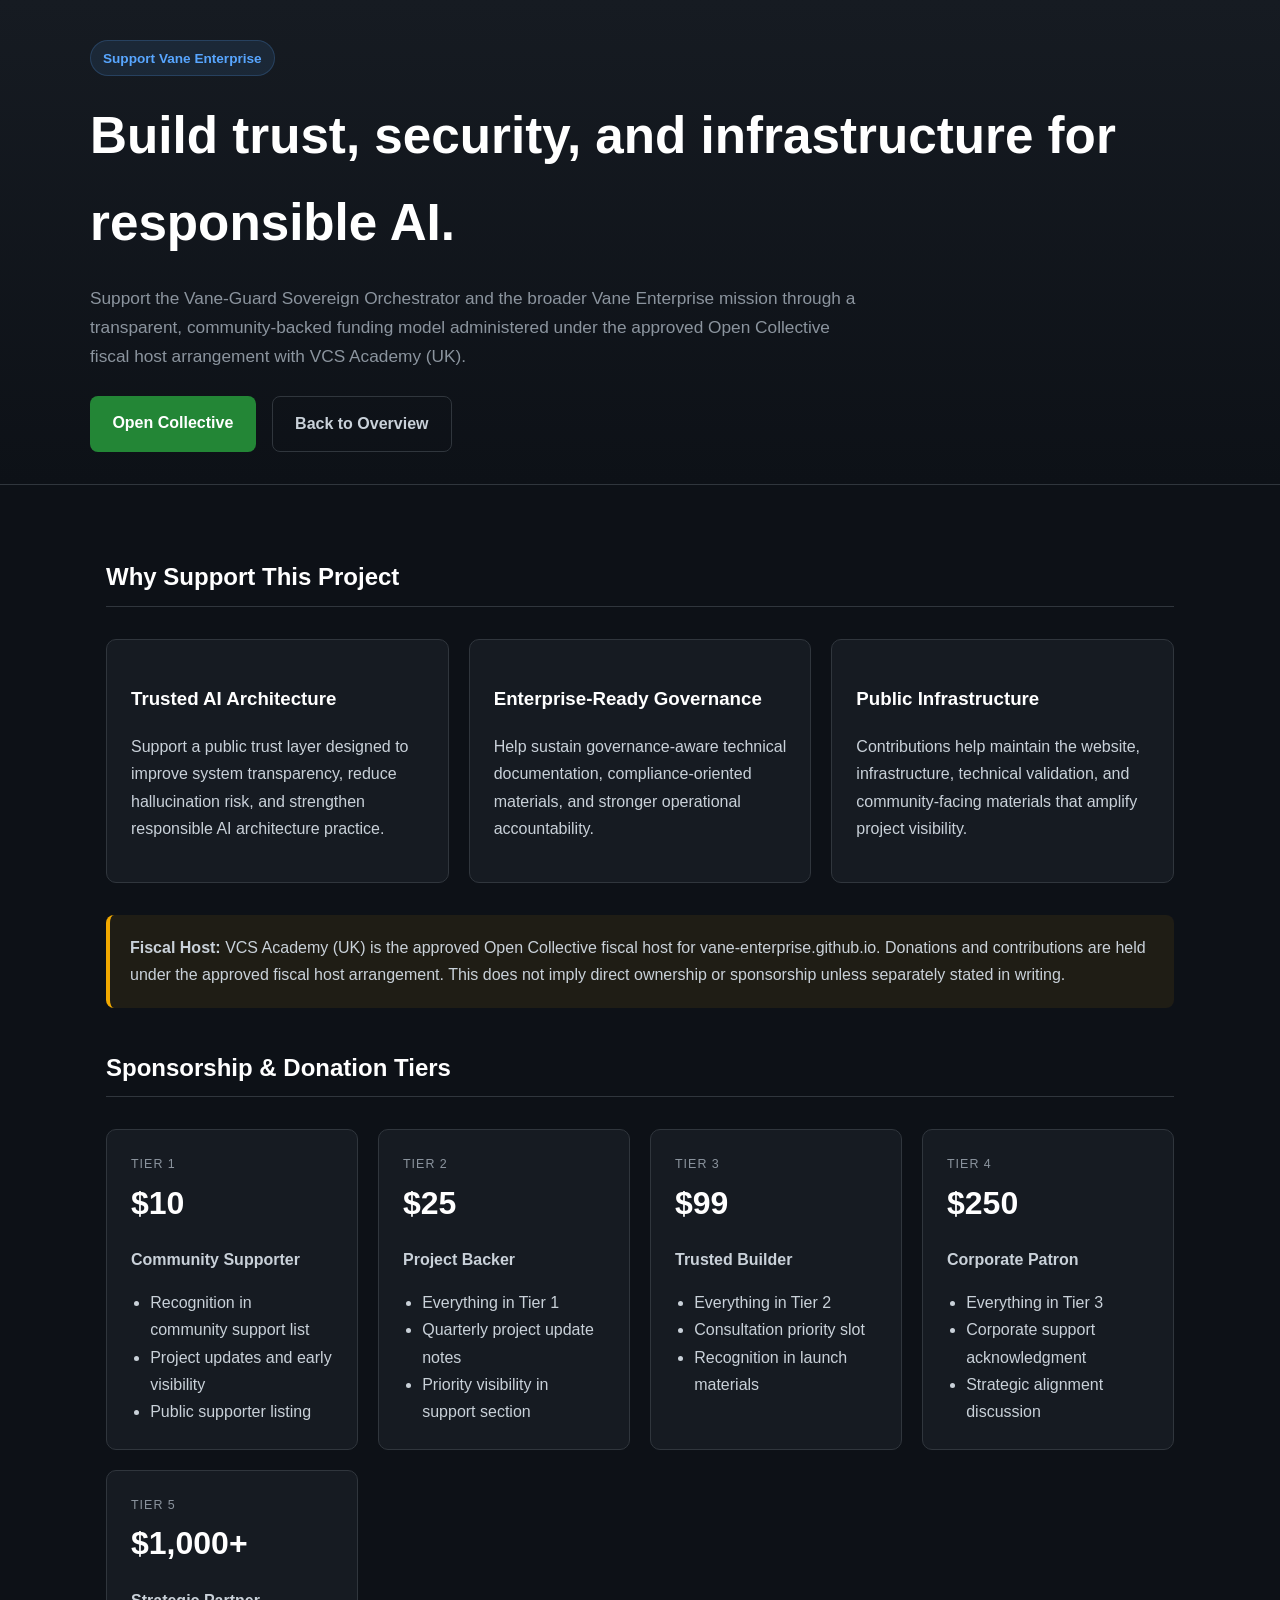
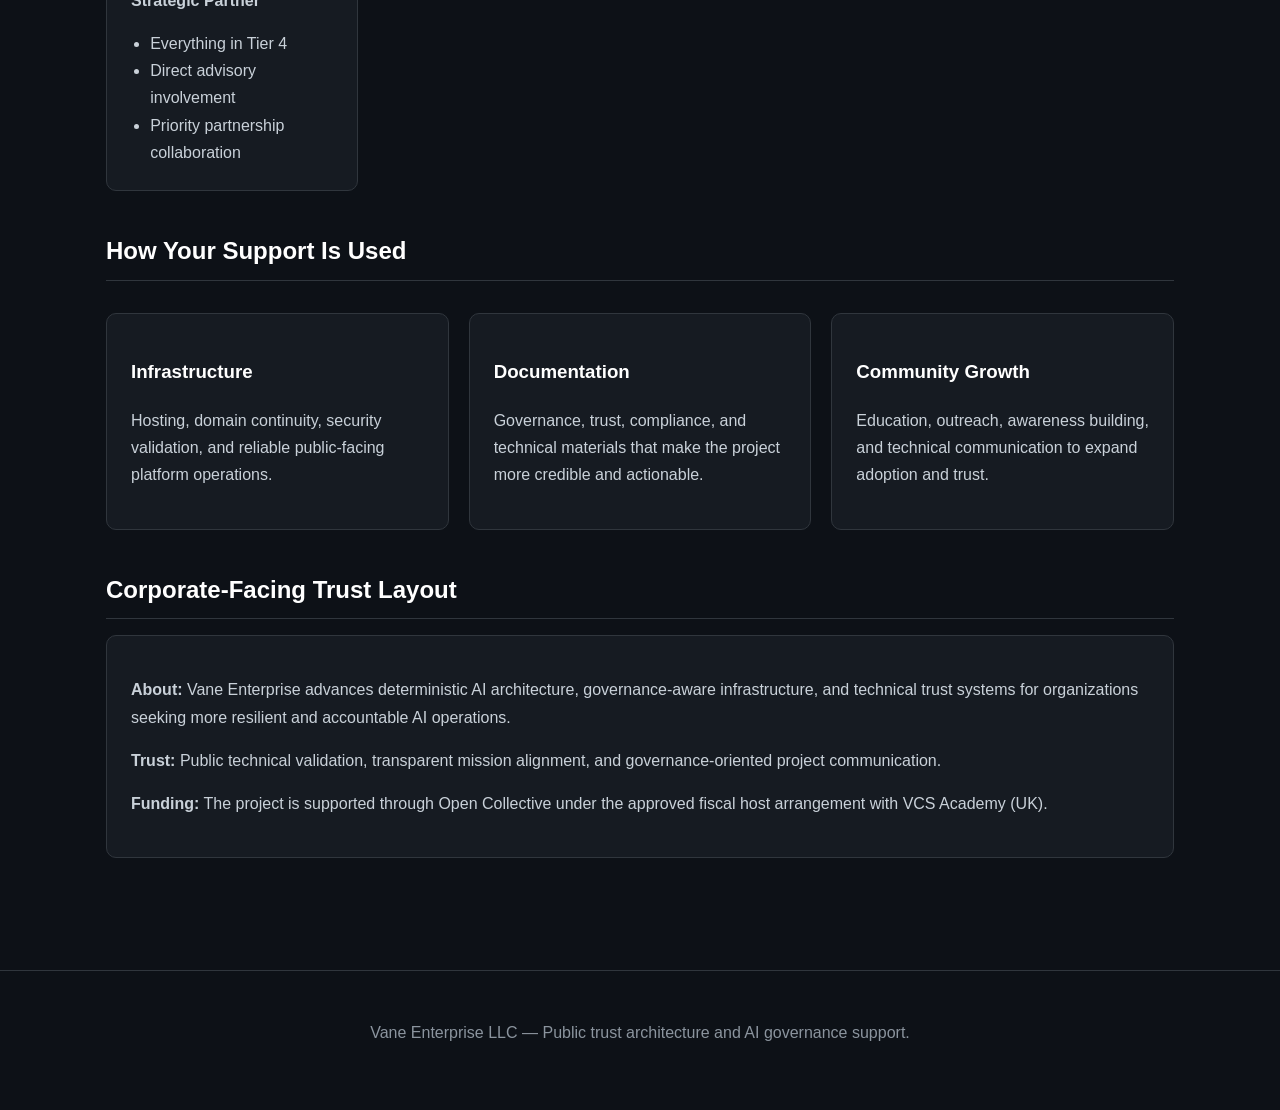
==== support.html @ 6e1d7450 "Add a dedicated support page, expanded funding tiers, corporate-facing trust layout, and a monetizat" ====
<!DOCTYPE html>
<html lang="en">
<head>
    <meta charset="UTF-8">
    <meta name="viewport" content="width=device-width, initial-scale=1.0">
    <title>Support Vane Enterprise | Funding & Sponsorship</title>
    <style>
        :root {
            --bg: #0d1117;
            --card: #161b22;
            --border: #30363d;
            --text: #c9d1d9;
            --muted: #8b949e;
            --accent: #58a6ff;
            --success: #238636;
            --warning: #f2a900;
            --dark: #0b0f14;
        }
        * { box-sizing: border-box; }
        body {
            margin: 0;
            font-family: -apple-system, BlinkMacSystemFont, "Segoe UI", Helvetica, Arial, sans-serif;
            background: var(--bg);
            color: var(--text);
            line-height: 1.7;
        }
        a { color: var(--accent); text-decoration: none; }
        .container {
            max-width: 1100px;
            margin: 0 auto;
            padding: 2rem 1rem 4rem;
        }
        header {
            border-bottom: 1px solid var(--border);
            background: linear-gradient(180deg, #161b22 0%, #0d1117 100%);
            padding: 2.5rem 1rem 2rem;
        }
        .header-inner {
            max-width: 1100px;
            margin: 0 auto;
        }
        .badge {
            display: inline-block;
            padding: 0.35rem 0.75rem;
            border-radius: 999px;
            border: 1px solid rgba(88,166,255,0.2);
            background: rgba(88,166,255,0.1);
            color: var(--accent);
            font-size: 0.85rem;
            font-weight: 600;
        }
        h1, h2, h3 {
            color: #fff;
        }
        h1 {
            font-size: clamp(2.2rem, 4vw, 3.2rem);
            margin: 1rem 0 0.5rem;
        }
        .lead {
            color: var(--muted);
            max-width: 780px;
            font-size: 1.08rem;
        }
        .btn-row {
            display: flex;
            flex-wrap: wrap;
            gap: 1rem;
            margin-top: 1.5rem;
        }
        .btn {
            display: inline-block;
            padding: 0.85rem 1.4rem;
            border-radius: 8px;
            background: var(--success);
            color: white;
            font-weight: bold;
        }
        .btn.secondary {
            background: transparent;
            border: 1px solid var(--border);
            color: var(--text);
        }
        .grid {
            display: grid;
            grid-template-columns: repeat(auto-fit, minmax(240px, 1fr));
            gap: 1.25rem;
            margin-top: 2rem;
        }
        .card {
            background: var(--card);
            border: 1px solid var(--border);
            border-radius: 10px;
            padding: 1.5rem;
        }
        .tier {
            display: flex;
            flex-direction: column;
            gap: 1rem;
            min-height: 100%;
        }
        .tier .amount {
            font-size: 2rem;
            font-weight: 700;
            color: #fff;
        }
        .tier .label {
            color: var(--muted);
            text-transform: uppercase;
            letter-spacing: 0.08em;
            font-size: 0.78rem;
        }
        .list {
            padding-left: 1.2rem;
            margin: 0;
        }
        .notice {
            background: rgba(242,169,0,0.08);
            border-left: 4px solid var(--warning);
            padding: 1.2rem 1.25rem;
            border-radius: 8px;
            margin-top: 2rem;
        }
        .section-title {
            margin-top: 2.5rem;
            margin-bottom: 1rem;
            padding-bottom: 0.5rem;
            border-bottom: 1px solid var(--border);
        }
        footer {
            margin-top: 3rem;
            padding: 2rem 1rem 3rem;
            text-align: center;
            color: var(--muted);
            border-top: 1px solid var(--border);
        }
    </style>
</head>
<body>
    <header>
        <div class="header-inner">
            <span class="badge">Support Vane Enterprise</span>
            <h1>Build trust, security, and infrastructure for responsible AI.</h1>
            <p class="lead">Support the Vane-Guard Sovereign Orchestrator and the broader Vane Enterprise mission through a transparent, community-backed funding model administered under the approved Open Collective fiscal host arrangement with VCS Academy (UK).</p>
            <div class="btn-row">
                <a class="btn" href="https://opencollective.com/" target="_blank" rel="noopener">Open Collective</a>
                <a class="btn secondary" href="./index.html">Back to Overview</a>
            </div>
        </div>
    </header>

    <div class="container">
        <h2 class="section-title">Why Support This Project</h2>
        <div class="grid">
            <div class="card">
                <h3>Trusted AI Architecture</h3>
                <p>Support a public trust layer designed to improve system transparency, reduce hallucination risk, and strengthen responsible AI architecture practice.</p>
            </div>
            <div class="card">
                <h3>Enterprise-Ready Governance</h3>
                <p>Help sustain governance-aware technical documentation, compliance-oriented materials, and stronger operational accountability.</p>
            </div>
            <div class="card">
                <h3>Public Infrastructure</h3>
                <p>Contributions help maintain the website, infrastructure, technical validation, and community-facing materials that amplify project visibility.</p>
            </div>
        </div>

        <div class="notice">
            <strong>Fiscal Host:</strong> VCS Academy (UK) is the approved Open Collective fiscal host for vane-enterprise.github.io. Donations and contributions are held under the approved fiscal host arrangement. This does not imply direct ownership or sponsorship unless separately stated in writing.
        </div>

        <h2 class="section-title">Sponsorship & Donation Tiers</h2>
        <div class="grid">
            <div class="card tier">
                <div>
                    <div class="label">Tier 1</div>
                    <div class="amount">$10</div>
                </div>
                <div><strong>Community Supporter</strong></div>
                <ul class="list">
                    <li>Recognition in community support list</li>
                    <li>Project updates and early visibility</li>
                    <li>Public supporter listing</li>
                </ul>
            </div>

            <div class="card tier">
                <div>
                    <div class="label">Tier 2</div>
                    <div class="amount">$25</div>
                </div>
                <div><strong>Project Backer</strong></div>
                <ul class="list">
                    <li>Everything in Tier 1</li>
                    <li>Quarterly project update notes</li>
                    <li>Priority visibility in support section</li>
                </ul>
            </div>

            <div class="card tier">
                <div>
                    <div class="label">Tier 3</div>
                    <div class="amount">$99</div>
                </div>
                <div><strong>Trusted Builder</strong></div>
                <ul class="list">
                    <li>Everything in Tier 2</li>
                    <li>Consultation priority slot</li>
                    <li>Recognition in launch materials</li>
                </ul>
            </div>

            <div class="card tier">
                <div>
                    <div class="label">Tier 4</div>
                    <div class="amount">$250</div>
                </div>
                <div><strong>Corporate Patron</strong></div>
                <ul class="list">
                    <li>Everything in Tier 3</li>
                    <li>Corporate support acknowledgment</li>
                    <li>Strategic alignment discussion</li>
                </ul>
            </div>

            <div class="card tier">
                <div>
                    <div class="label">Tier 5</div>
                    <div class="amount">$1,000+</div>
                </div>
                <div><strong>Strategic Partner</strong></div>
                <ul class="list">
                    <li>Everything in Tier 4</li>
                    <li>Direct advisory involvement</li>
                    <li>Priority partnership collaboration</li>
                </ul>
            </div>
        </div>

        <h2 class="section-title">How Your Support Is Used</h2>
        <div class="grid">
            <div class="card">
                <h3>Infrastructure</h3>
                <p>Hosting, domain continuity, security validation, and reliable public-facing platform operations.</p>
            </div>
            <div class="card">
                <h3>Documentation</h3>
                <p>Governance, trust, compliance, and technical materials that make the project more credible and actionable.</p>
            </div>
            <div class="card">
                <h3>Community Growth</h3>
                <p>Education, outreach, awareness building, and technical communication to expand adoption and trust.</p>
            </div>
        </div>

        <h2 class="section-title">Corporate-Facing Trust Layout</h2>
        <div class="card">
            <p><strong>About:</strong> Vane Enterprise advances deterministic AI architecture, governance-aware infrastructure, and technical trust systems for organizations seeking more resilient and accountable AI operations.</p>
            <p><strong>Trust:</strong> Public technical validation, transparent mission alignment, and governance-oriented project communication.</p>
            <p><strong>Funding:</strong> The project is supported through Open Collective under the approved fiscal host arrangement with VCS Academy (UK).</p>
        </div>
    </div>

    <footer>
        <p>Vane Enterprise LLC — Public trust architecture and AI governance support.</p>
    </footer>
</body>
</html>
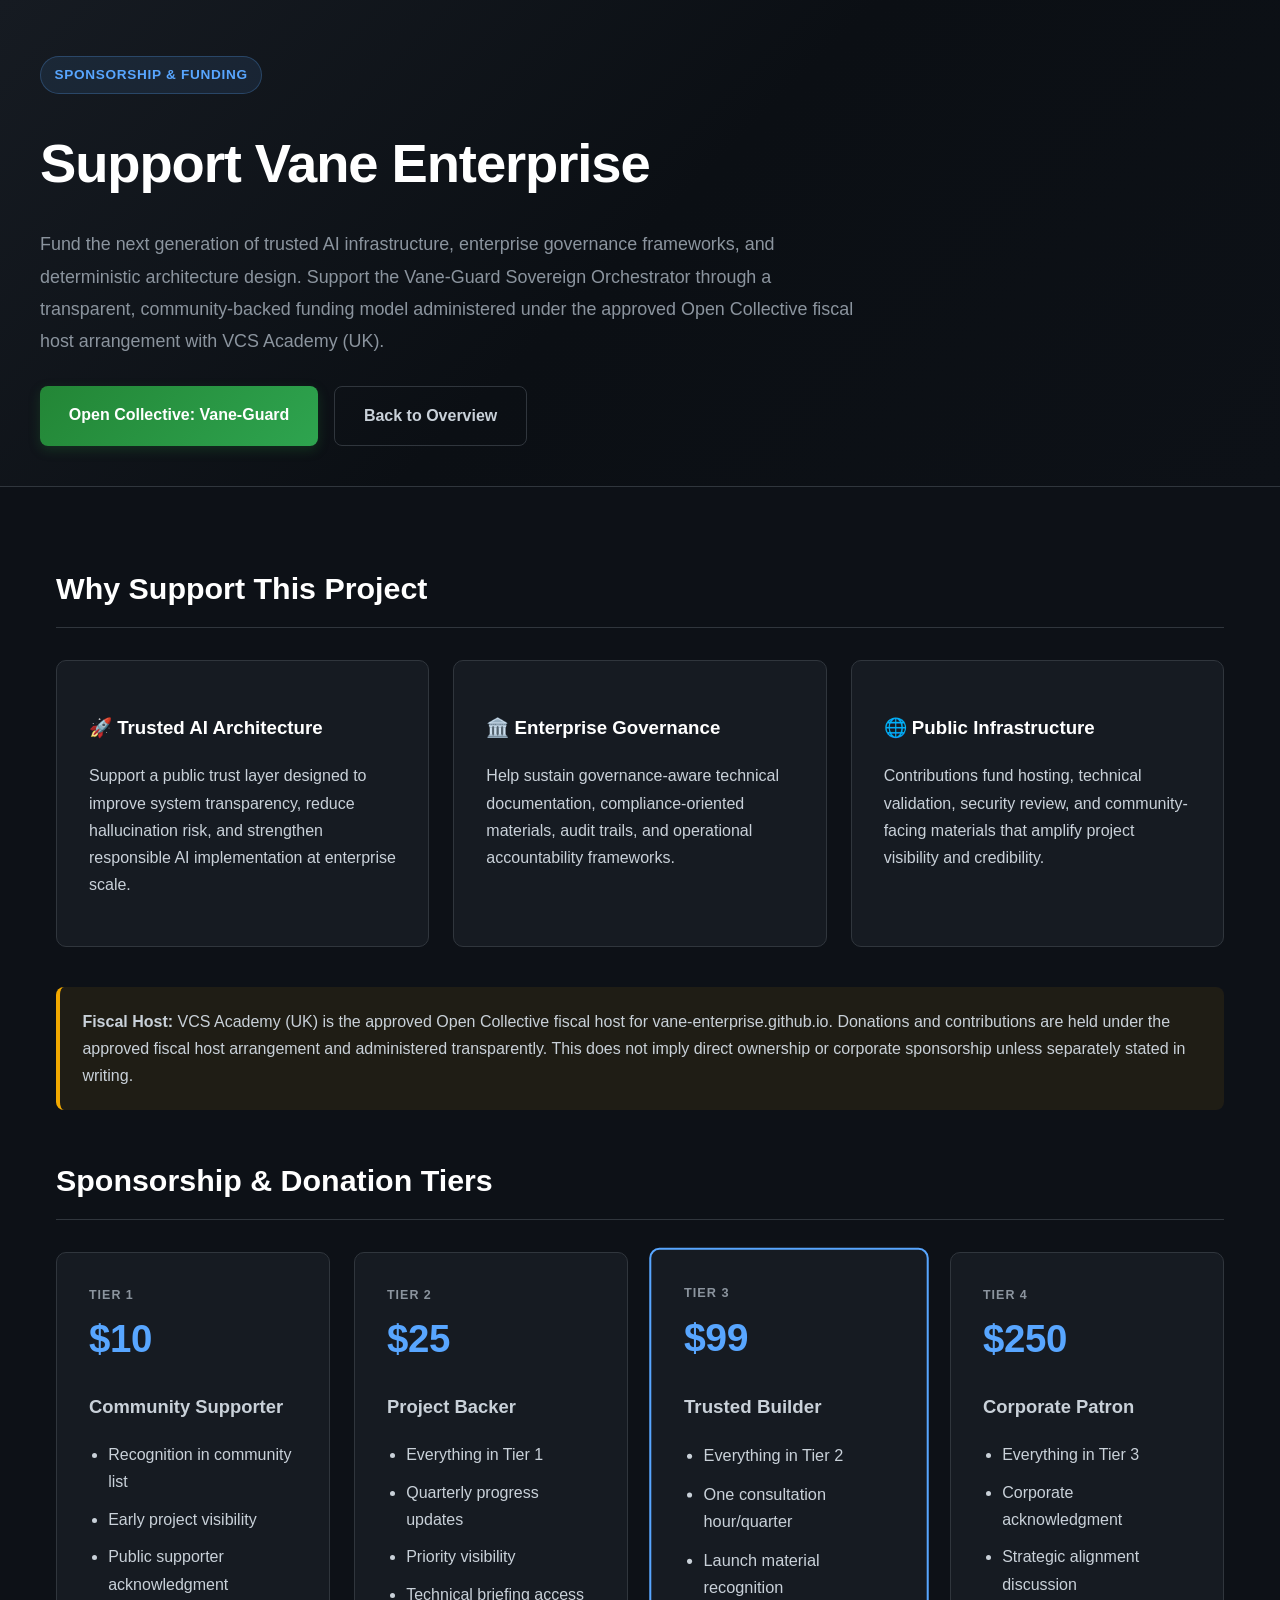
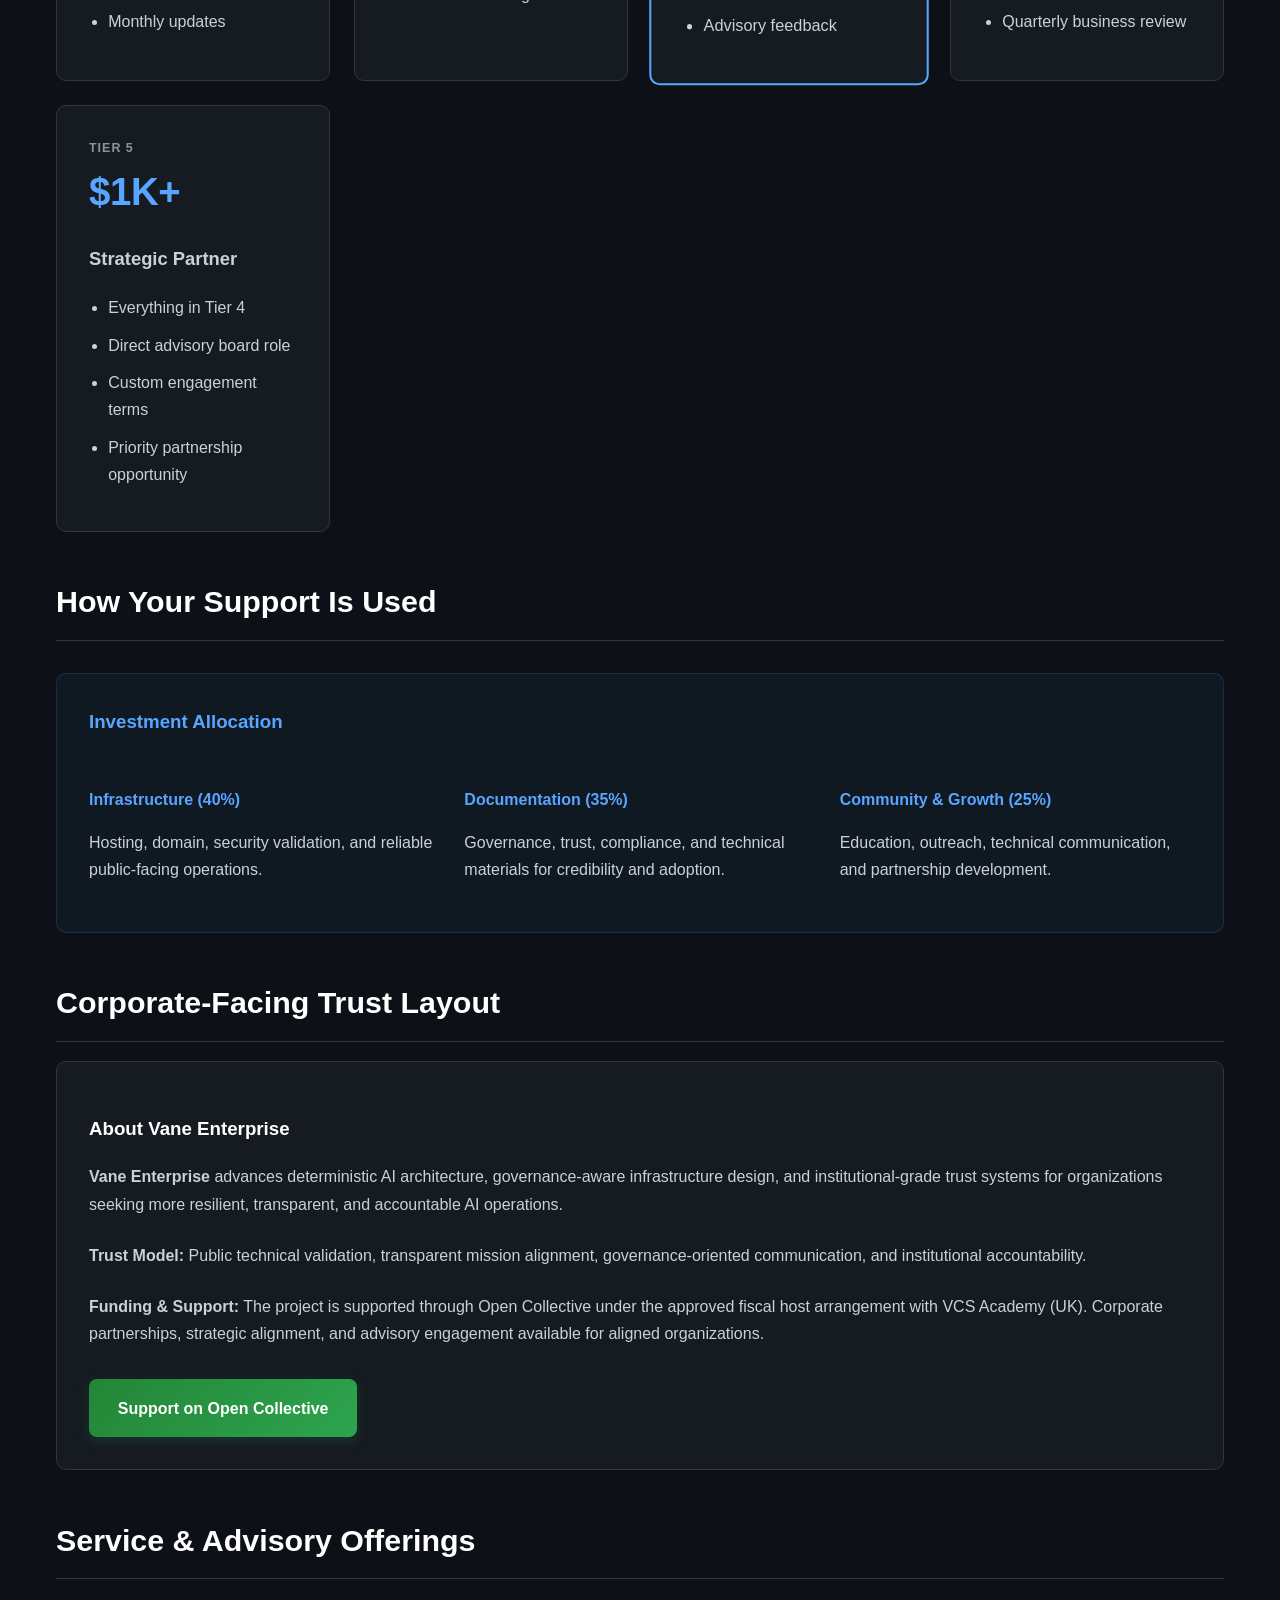
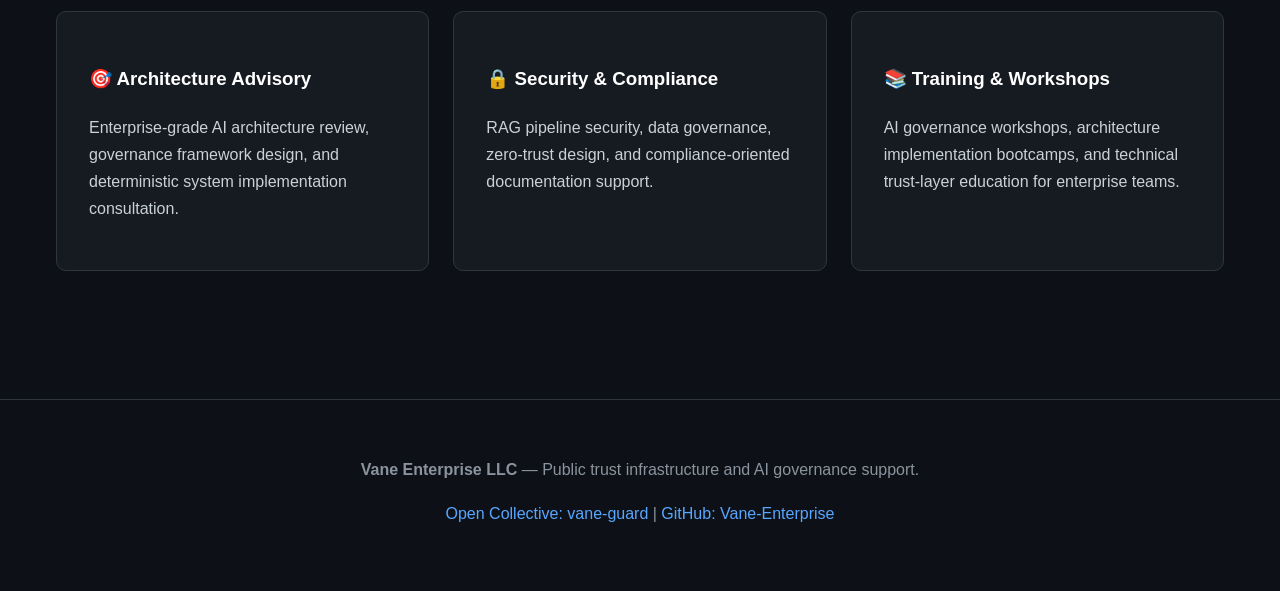
==== commit b4dd1949: "Finalize premium support website with original Open Collective link and final funding/trust position" ====
--- a/support.html
+++ b/support.html
@@ -3,7 +3,7 @@
 <head>
     <meta charset="UTF-8">
     <meta name="viewport" content="width=device-width, initial-scale=1.0">
-    <title>Support Vane Enterprise | Funding & Sponsorship</title>
+    <title>Support Vane Enterprise | Sponsorship & Funding</title>
     <style>
         :root {
             --bg: #0d1117;
@@ -26,161 +26,215 @@
         }
         a { color: var(--accent); text-decoration: none; }
         .container {
-            max-width: 1100px;
+            max-width: 1200px;
             margin: 0 auto;
             padding: 2rem 1rem 4rem;
         }
         header {
             border-bottom: 1px solid var(--border);
-            background: linear-gradient(180deg, #161b22 0%, #0d1117 100%);
-            padding: 2.5rem 1rem 2rem;
+            background: linear-gradient(135deg, #161b22 0%, #0b0f14 50%, #0d1117 100%);
+            padding: 3.5rem 1rem 2.5rem;
         }
         .header-inner {
-            max-width: 1100px;
+            max-width: 1200px;
             margin: 0 auto;
         }
         .badge {
             display: inline-block;
-            padding: 0.35rem 0.75rem;
+            padding: 0.4rem 0.85rem;
             border-radius: 999px;
-            border: 1px solid rgba(88,166,255,0.2);
+            border: 1px solid rgba(88,166,255,0.25);
             background: rgba(88,166,255,0.1);
             color: var(--accent);
             font-size: 0.85rem;
-            font-weight: 600;
+            font-weight: 700;
+            text-transform: uppercase;
+            letter-spacing: 0.05em;
+            margin-bottom: 1rem;
         }
         h1, h2, h3 {
             color: #fff;
         }
         h1 {
-            font-size: clamp(2.2rem, 4vw, 3.2rem);
-            margin: 1rem 0 0.5rem;
+            font-size: clamp(2.5rem, 5vw, 3.4rem);
+            margin: 0.5rem 0 1rem;
+            font-weight: 800;
+            letter-spacing: -0.02em;
+        }
+        h2 {
+            margin-top: 2.8rem;
+            margin-bottom: 1.2rem;
+            padding-bottom: 0.75rem;
+            border-bottom: 1px solid var(--border);
+            font-size: 1.9rem;
         }
         .lead {
             color: var(--muted);
-            max-width: 780px;
-            font-size: 1.08rem;
+            max-width: 820px;
+            font-size: 1.12rem;
+            line-height: 1.8;
         }
         .btn-row {
             display: flex;
             flex-wrap: wrap;
             gap: 1rem;
-            margin-top: 1.5rem;
+            margin-top: 1.8rem;
         }
         .btn {
             display: inline-block;
-            padding: 0.85rem 1.4rem;
+            padding: 0.95rem 1.8rem;
             border-radius: 8px;
             background: var(--success);
             color: white;
-            font-weight: bold;
+            font-weight: 700;
+            transition: all 0.3s ease;
+            border: none;
+            cursor: pointer;
+            text-decoration: none;
+        }
+        .btn.primary {
+            background: linear-gradient(135deg, var(--success) 0%, #2ea44f 100%);
+            box-shadow: 0 4px 12px rgba(35, 134, 54, 0.25);
+        }
+        .btn.primary:hover {
+            transform: translateY(-2px);
+            box-shadow: 0 6px 20px rgba(35, 134, 54, 0.4);
         }
         .btn.secondary {
             background: transparent;
-            border: 1px solid var(--border);
+            border: 1.5px solid var(--border);
             color: var(--text);
+        }
+        .btn.secondary:hover {
+            background: rgba(88,166,255,0.1);
+            border-color: var(--accent);
         }
         .grid {
             display: grid;
-            grid-template-columns: repeat(auto-fit, minmax(240px, 1fr));
-            gap: 1.25rem;
+            grid-template-columns: repeat(auto-fit, minmax(260px, 1fr));
+            gap: 1.5rem;
             margin-top: 2rem;
         }
         .card {
             background: var(--card);
             border: 1px solid var(--border);
             border-radius: 10px;
-            padding: 1.5rem;
+            padding: 2rem;
+            transition: all 0.3s ease;
+        }
+        .card:hover {
+            border-color: var(--accent);
+            box-shadow: 0 8px 24px rgba(88,166,255,0.1);
         }
         .tier {
             display: flex;
             flex-direction: column;
-            gap: 1rem;
+            gap: 1.2rem;
             min-height: 100%;
         }
+        .tier.featured {
+            border: 2px solid var(--accent);
+            transform: scale(1.02);
+        }
         .tier .amount {
-            font-size: 2rem;
-            font-weight: 700;
-            color: #fff;
+            font-size: 2.4rem;
+            font-weight: 800;
+            color: var(--accent);
+            letter-spacing: -0.01em;
         }
         .tier .label {
             color: var(--muted);
             text-transform: uppercase;
             letter-spacing: 0.08em;
             font-size: 0.78rem;
+            font-weight: 600;
+        }
+        .tier-title {
+            font-size: 1.15rem;
+            font-weight: 700;
         }
         .list {
             padding-left: 1.2rem;
             margin: 0;
         }
+        .list li {
+            margin-bottom: 0.65rem;
+            color: var(--text);
+        }
         .notice {
             background: rgba(242,169,0,0.08);
             border-left: 4px solid var(--warning);
-            padding: 1.2rem 1.25rem;
+            padding: 1.3rem 1.4rem;
             border-radius: 8px;
+            margin-top: 2.5rem;
+        }
+        .value-section {
+            background: rgba(88,166,255,0.05);
+            border: 1px solid rgba(88,166,255,0.15);
+            border-radius: 10px;
+            padding: 2rem;
             margin-top: 2rem;
         }
-        .section-title {
-            margin-top: 2.5rem;
-            margin-bottom: 1rem;
-            padding-bottom: 0.5rem;
-            border-bottom: 1px solid var(--border);
-        }
         footer {
-            margin-top: 3rem;
-            padding: 2rem 1rem 3rem;
+            margin-top: 4rem;
+            padding: 2.5rem 1rem 3rem;
             text-align: center;
             color: var(--muted);
             border-top: 1px solid var(--border);
+        }
+        .highlight {
+            color: var(--accent);
+            font-weight: 700;
         }
     </style>
 </head>
 <body>
     <header>
         <div class="header-inner">
-            <span class="badge">Support Vane Enterprise</span>
-            <h1>Build trust, security, and infrastructure for responsible AI.</h1>
-            <p class="lead">Support the Vane-Guard Sovereign Orchestrator and the broader Vane Enterprise mission through a transparent, community-backed funding model administered under the approved Open Collective fiscal host arrangement with VCS Academy (UK).</p>
+            <span class="badge">Sponsorship & Funding</span>
+            <h1>Support Vane Enterprise</h1>
+            <p class="lead">Fund the next generation of trusted AI infrastructure, enterprise governance frameworks, and deterministic architecture design. Support the Vane-Guard Sovereign Orchestrator through a transparent, community-backed funding model administered under the approved Open Collective fiscal host arrangement with VCS Academy (UK).</p>
             <div class="btn-row">
-                <a class="btn" href="https://opencollective.com/" target="_blank" rel="noopener">Open Collective</a>
+                <a class="btn primary" href="https://opencollective.com/vane-guard" target="_blank" rel="noopener">Open Collective: Vane-Guard</a>
                 <a class="btn secondary" href="./index.html">Back to Overview</a>
             </div>
         </div>
     </header>
 
     <div class="container">
-        <h2 class="section-title">Why Support This Project</h2>
+        <h2>Why Support This Project</h2>
         <div class="grid">
             <div class="card">
-                <h3>Trusted AI Architecture</h3>
-                <p>Support a public trust layer designed to improve system transparency, reduce hallucination risk, and strengthen responsible AI architecture practice.</p>
-            </div>
-            <div class="card">
-                <h3>Enterprise-Ready Governance</h3>
-                <p>Help sustain governance-aware technical documentation, compliance-oriented materials, and stronger operational accountability.</p>
-            </div>
-            <div class="card">
-                <h3>Public Infrastructure</h3>
-                <p>Contributions help maintain the website, infrastructure, technical validation, and community-facing materials that amplify project visibility.</p>
+                <h3>🚀 Trusted AI Architecture</h3>
+                <p>Support a public trust layer designed to improve system transparency, reduce hallucination risk, and strengthen responsible AI implementation at enterprise scale.</p>
+            </div>
+            <div class="card">
+                <h3>🏛️ Enterprise Governance</h3>
+                <p>Help sustain governance-aware technical documentation, compliance-oriented materials, audit trails, and operational accountability frameworks.</p>
+            </div>
+            <div class="card">
+                <h3>🌐 Public Infrastructure</h3>
+                <p>Contributions fund hosting, technical validation, security review, and community-facing materials that amplify project visibility and credibility.</p>
             </div>
         </div>
 
         <div class="notice">
-            <strong>Fiscal Host:</strong> VCS Academy (UK) is the approved Open Collective fiscal host for vane-enterprise.github.io. Donations and contributions are held under the approved fiscal host arrangement. This does not imply direct ownership or sponsorship unless separately stated in writing.
-        </div>
-
-        <h2 class="section-title">Sponsorship & Donation Tiers</h2>
+            <strong>Fiscal Host:</strong> VCS Academy (UK) is the approved Open Collective fiscal host for vane-enterprise.github.io. Donations and contributions are held under the approved fiscal host arrangement and administered transparently. This does not imply direct ownership or corporate sponsorship unless separately stated in writing.
+        </div>
+
+        <h2>Sponsorship & Donation Tiers</h2>
         <div class="grid">
             <div class="card tier">
                 <div>
                     <div class="label">Tier 1</div>
                     <div class="amount">$10</div>
                 </div>
-                <div><strong>Community Supporter</strong></div>
-                <ul class="list">
-                    <li>Recognition in community support list</li>
-                    <li>Project updates and early visibility</li>
-                    <li>Public supporter listing</li>
+                <div class="tier-title">Community Supporter</div>
+                <ul class="list">
+                    <li>Recognition in community list</li>
+                    <li>Early project visibility</li>
+                    <li>Public supporter acknowledgment</li>
+                    <li>Monthly updates</li>
                 </ul>
             </div>
 
@@ -189,24 +243,26 @@
                     <div class="label">Tier 2</div>
                     <div class="amount">$25</div>
                 </div>
-                <div><strong>Project Backer</strong></div>
+                <div class="tier-title">Project Backer</div>
                 <ul class="list">
                     <li>Everything in Tier 1</li>
-                    <li>Quarterly project update notes</li>
-                    <li>Priority visibility in support section</li>
-                </ul>
-            </div>
-
-            <div class="card tier">
+                    <li>Quarterly progress updates</li>
+                    <li>Priority visibility</li>
+                    <li>Technical briefing access</li>
+                </ul>
+            </div>
+
+            <div class="card tier featured">
                 <div>
                     <div class="label">Tier 3</div>
                     <div class="amount">$99</div>
                 </div>
-                <div><strong>Trusted Builder</strong></div>
+                <div class="tier-title">Trusted Builder</div>
                 <ul class="list">
                     <li>Everything in Tier 2</li>
-                    <li>Consultation priority slot</li>
-                    <li>Recognition in launch materials</li>
+                    <li>One consultation hour/quarter</li>
+                    <li>Launch material recognition</li>
+                    <li>Advisory feedback</li>
                 </ul>
             </div>
 
@@ -215,54 +271,80 @@
                     <div class="label">Tier 4</div>
                     <div class="amount">$250</div>
                 </div>
-                <div><strong>Corporate Patron</strong></div>
+                <div class="tier-title">Corporate Patron</div>
                 <ul class="list">
                     <li>Everything in Tier 3</li>
-                    <li>Corporate support acknowledgment</li>
+                    <li>Corporate acknowledgment</li>
                     <li>Strategic alignment discussion</li>
+                    <li>Quarterly business review</li>
                 </ul>
             </div>
 
             <div class="card tier">
                 <div>
                     <div class="label">Tier 5</div>
-                    <div class="amount">$1,000+</div>
-                </div>
-                <div><strong>Strategic Partner</strong></div>
+                    <div class="amount">$1K+</div>
+                </div>
+                <div class="tier-title">Strategic Partner</div>
                 <ul class="list">
                     <li>Everything in Tier 4</li>
-                    <li>Direct advisory involvement</li>
-                    <li>Priority partnership collaboration</li>
-                </ul>
-            </div>
-        </div>
-
-        <h2 class="section-title">How Your Support Is Used</h2>
+                    <li>Direct advisory board role</li>
+                    <li>Custom engagement terms</li>
+                    <li>Priority partnership opportunity</li>
+                </ul>
+            </div>
+        </div>
+
+        <h2>How Your Support Is Used</h2>
+        <div class="value-section">
+            <h3 style="margin-top: 0; color: var(--accent);">Investment Allocation</h3>
+            <div class="grid">
+                <div>
+                    <p><span class="highlight">Infrastructure (40%)</span></p>
+                    <p>Hosting, domain, security validation, and reliable public-facing operations.</p>
+                </div>
+                <div>
+                    <p><span class="highlight">Documentation (35%)</span></p>
+                    <p>Governance, trust, compliance, and technical materials for credibility and adoption.</p>
+                </div>
+                <div>
+                    <p><span class="highlight">Community & Growth (25%)</span></p>
+                    <p>Education, outreach, technical communication, and partnership development.</p>
+                </div>
+            </div>
+        </div>
+
+        <h2>Corporate-Facing Trust Layout</h2>
+        <div class="card">
+            <h3>About Vane Enterprise</h3>
+            <p><strong>Vane Enterprise</strong> advances deterministic AI architecture, governance-aware infrastructure design, and institutional-grade trust systems for organizations seeking more resilient, transparent, and accountable AI operations.</p>
+            <p style="margin-top: 1.5rem; margin-bottom: 1.5rem;"><strong>Trust Model:</strong> Public technical validation, transparent mission alignment, governance-oriented communication, and institutional accountability.</p>
+            <p><strong>Funding & Support:</strong> The project is supported through Open Collective under the approved fiscal host arrangement with VCS Academy (UK). Corporate partnerships, strategic alignment, and advisory engagement available for aligned organizations.</p>
+            <div style="margin-top: 2rem;">
+                <a class="btn primary" href="https://opencollective.com/vane-guard" target="_blank" rel="noopener">Support on Open Collective</a>
+            </div>
+        </div>
+
+        <h2>Service & Advisory Offerings</h2>
         <div class="grid">
             <div class="card">
-                <h3>Infrastructure</h3>
-                <p>Hosting, domain continuity, security validation, and reliable public-facing platform operations.</p>
-            </div>
-            <div class="card">
-                <h3>Documentation</h3>
-                <p>Governance, trust, compliance, and technical materials that make the project more credible and actionable.</p>
-            </div>
-            <div class="card">
-                <h3>Community Growth</h3>
-                <p>Education, outreach, awareness building, and technical communication to expand adoption and trust.</p>
-            </div>
-        </div>
-
-        <h2 class="section-title">Corporate-Facing Trust Layout</h2>
-        <div class="card">
-            <p><strong>About:</strong> Vane Enterprise advances deterministic AI architecture, governance-aware infrastructure, and technical trust systems for organizations seeking more resilient and accountable AI operations.</p>
-            <p><strong>Trust:</strong> Public technical validation, transparent mission alignment, and governance-oriented project communication.</p>
-            <p><strong>Funding:</strong> The project is supported through Open Collective under the approved fiscal host arrangement with VCS Academy (UK).</p>
+                <h3>🎯 Architecture Advisory</h3>
+                <p>Enterprise-grade AI architecture review, governance framework design, and deterministic system implementation consultation.</p>
+            </div>
+            <div class="card">
+                <h3>🔒 Security & Compliance</h3>
+                <p>RAG pipeline security, data governance, zero-trust design, and compliance-oriented documentation support.</p>
+            </div>
+            <div class="card">
+                <h3>📚 Training & Workshops</h3>
+                <p>AI governance workshops, architecture implementation bootcamps, and technical trust-layer education for enterprise teams.</p>
+            </div>
         </div>
     </div>
 
     <footer>
-        <p>Vane Enterprise LLC — Public trust architecture and AI governance support.</p>
+        <p><strong>Vane Enterprise LLC</strong> — Public trust infrastructure and AI governance support.</p>
+        <p><a href="https://opencollective.com/vane-guard" target="_blank" rel="noopener">Open Collective: vane-guard</a> | <a href="https://github.com/Vane-Enterprise" target="_blank" rel="noopener">GitHub: Vane-Enterprise</a></p>
     </footer>
 </body>
 </html>
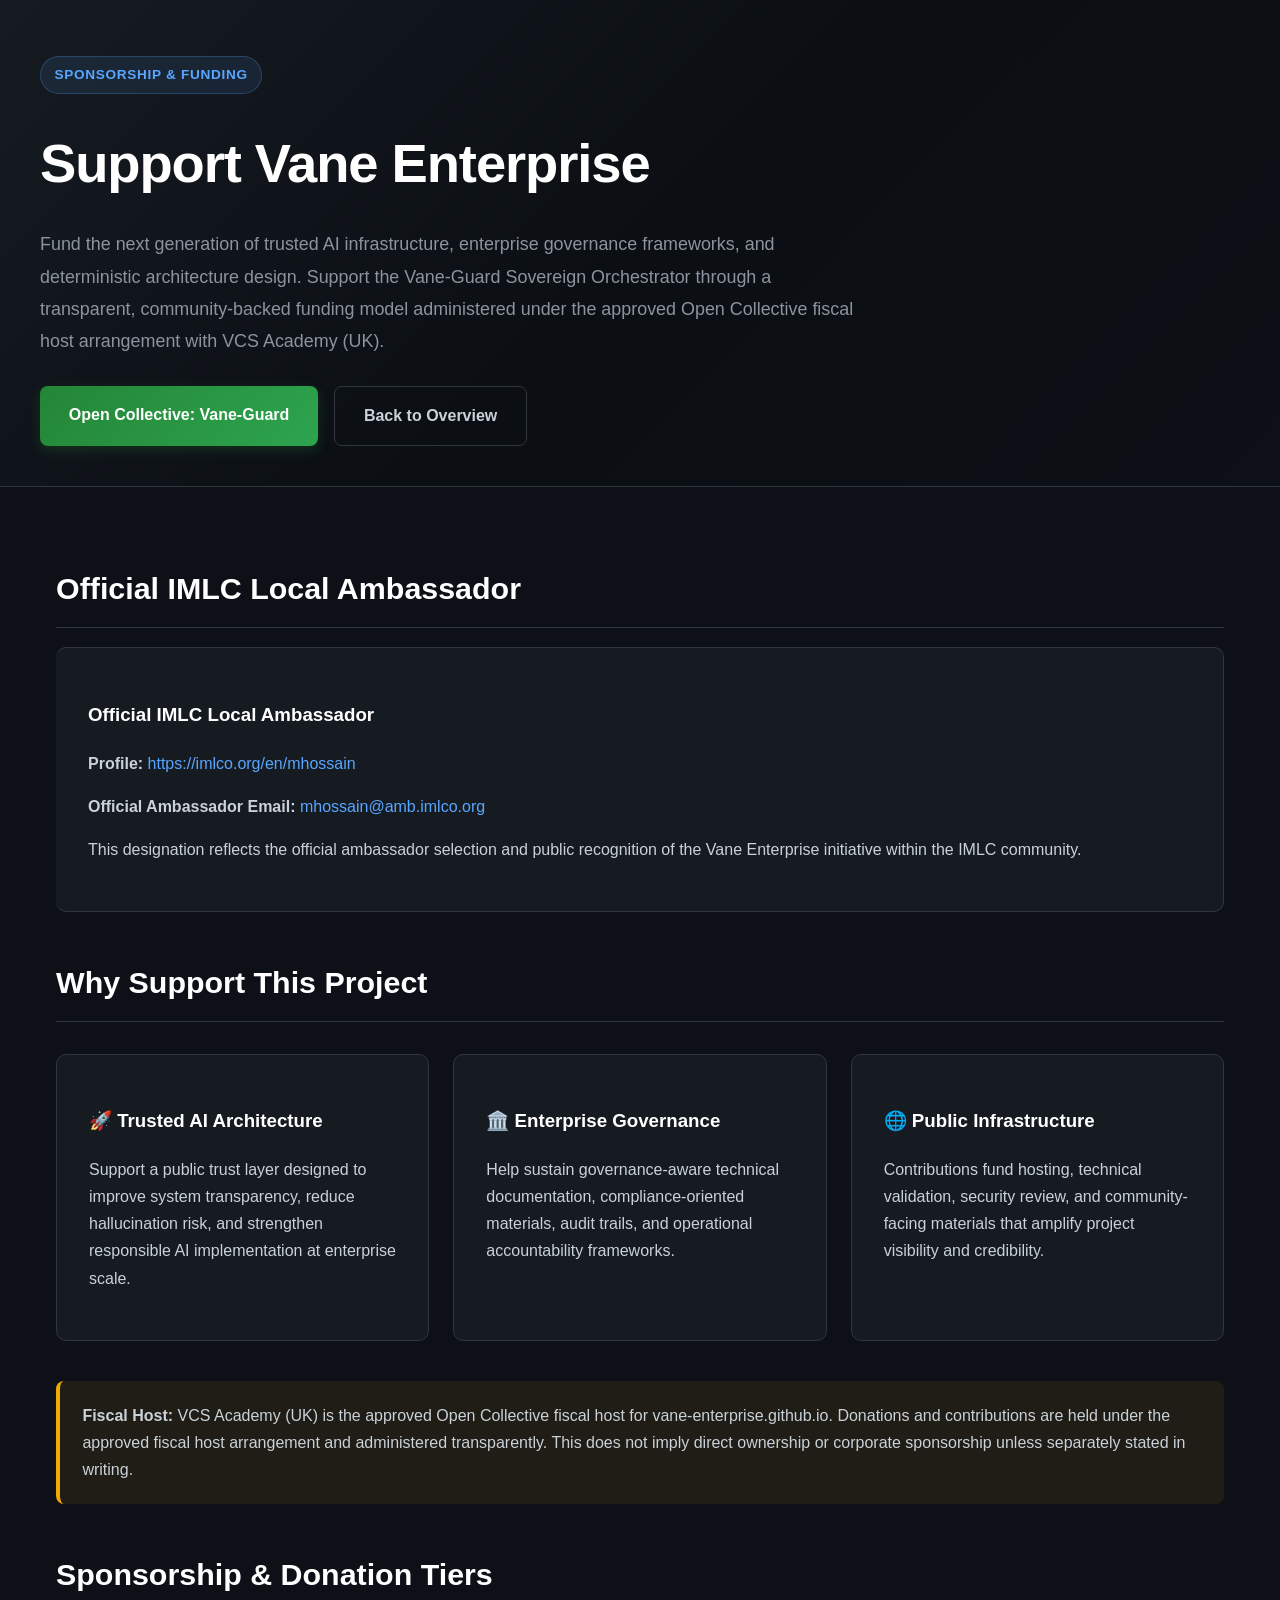
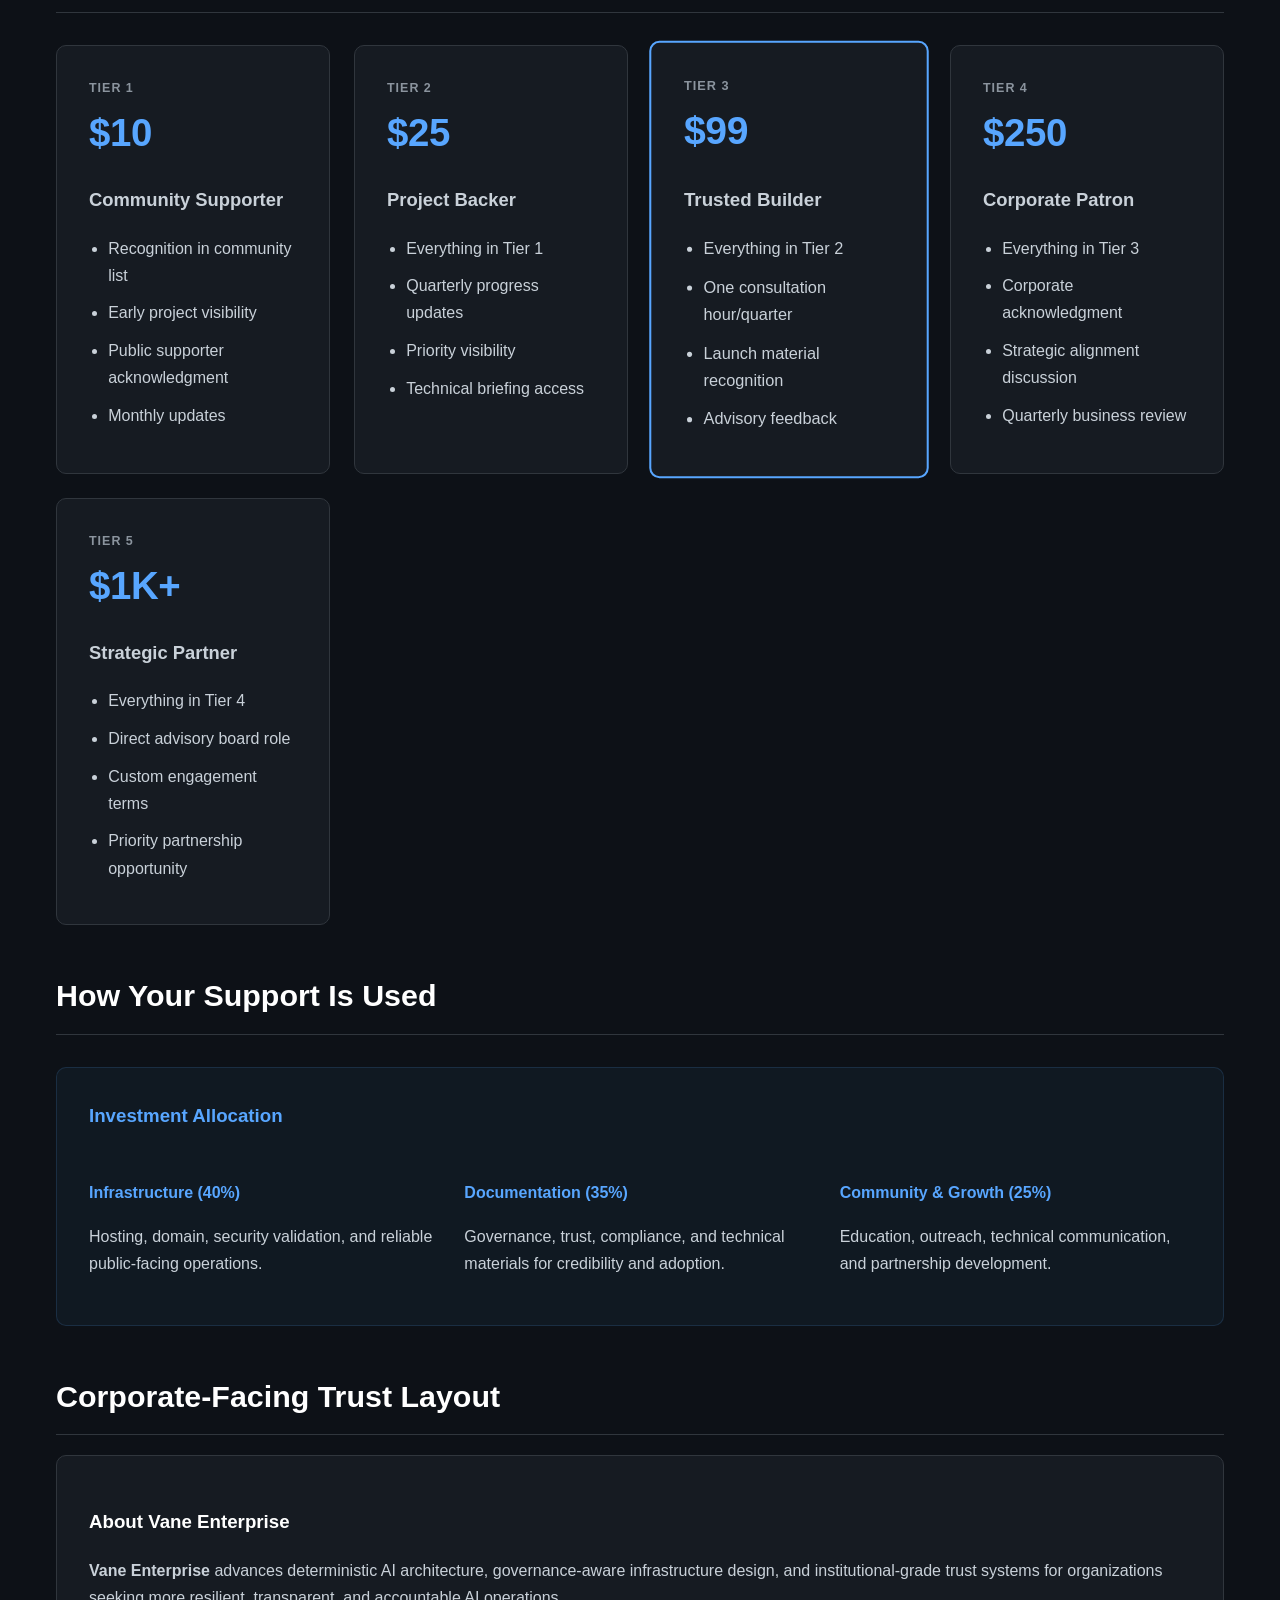
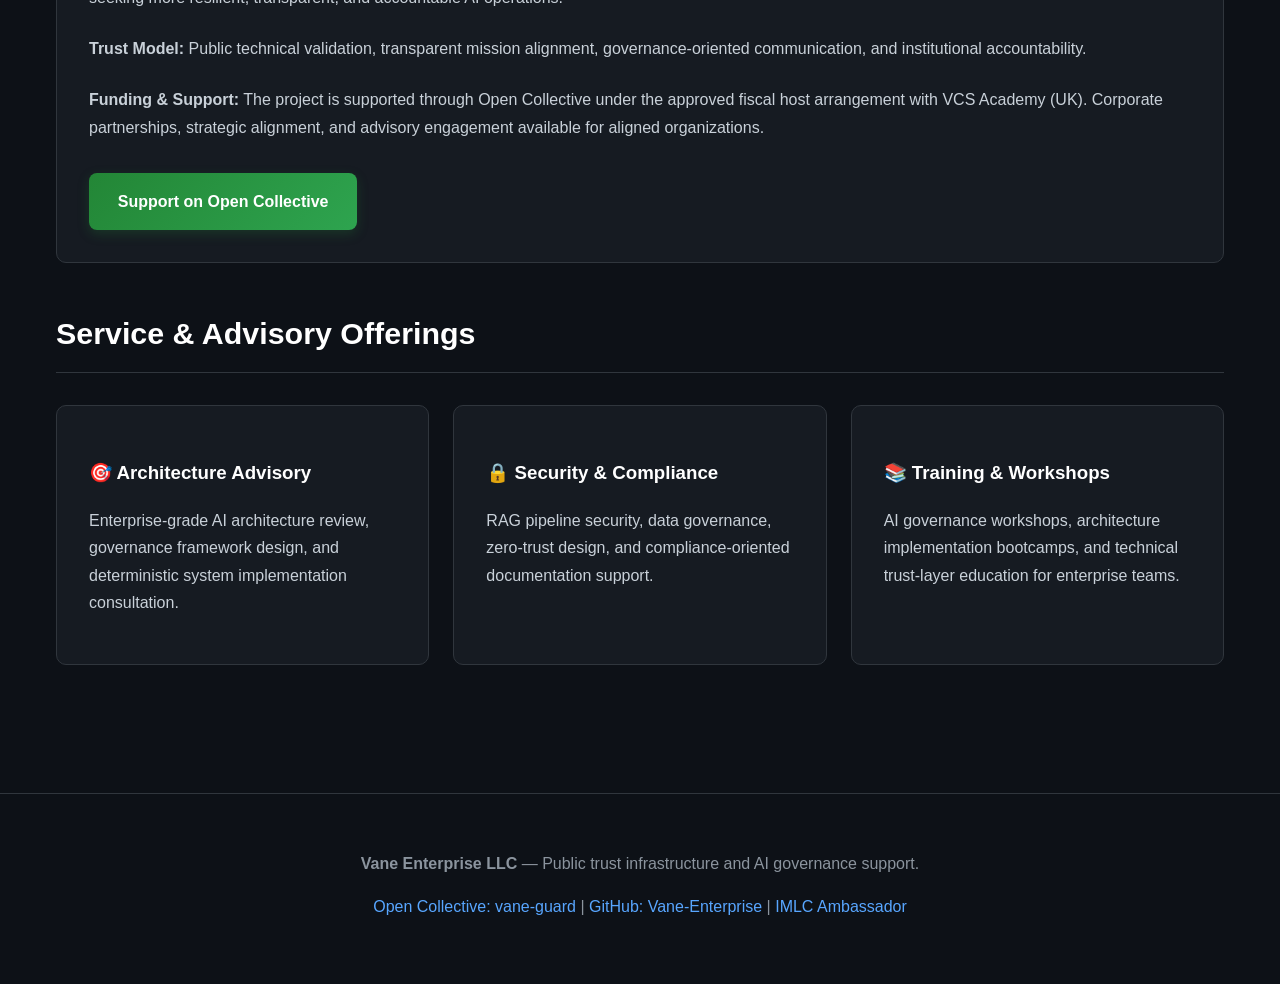
==== commit e39e7538: "Add the official IMLC Local Ambassador designation and contact details to the public repository and " ====
--- a/support.html
+++ b/support.html
@@ -202,6 +202,14 @@
     </header>
 
     <div class="container">
+        <h2>Official IMLC Local Ambassador</h2>
+        <div class="card" style="border-left: 4px solid var(--accent-color);">
+            <h3>Official IMLC Local Ambassador</h3>
+            <p><strong>Profile:</strong> <a href="https://imlco.org/en/mhossain" target="_blank" rel="noopener">https://imlco.org/en/mhossain</a></p>
+            <p><strong>Official Ambassador Email:</strong> <a href="mailto:mhossain@amb.imlco.org">mhossain@amb.imlco.org</a></p>
+            <p>This designation reflects the official ambassador selection and public recognition of the Vane Enterprise initiative within the IMLC community.</p>
+        </div>
+
         <h2>Why Support This Project</h2>
         <div class="grid">
             <div class="card">
@@ -344,7 +352,7 @@
 
     <footer>
         <p><strong>Vane Enterprise LLC</strong> — Public trust infrastructure and AI governance support.</p>
-        <p><a href="https://opencollective.com/vane-guard" target="_blank" rel="noopener">Open Collective: vane-guard</a> | <a href="https://github.com/Vane-Enterprise" target="_blank" rel="noopener">GitHub: Vane-Enterprise</a></p>
+        <p><a href="https://opencollective.com/vane-guard" target="_blank" rel="noopener">Open Collective: vane-guard</a> | <a href="https://github.com/Vane-Enterprise" target="_blank" rel="noopener">GitHub: Vane-Enterprise</a> | <a href="https://imlco.org/en/mhossain" target="_blank" rel="noopener">IMLC Ambassador</a></p>
     </footer>
 </body>
 </html>
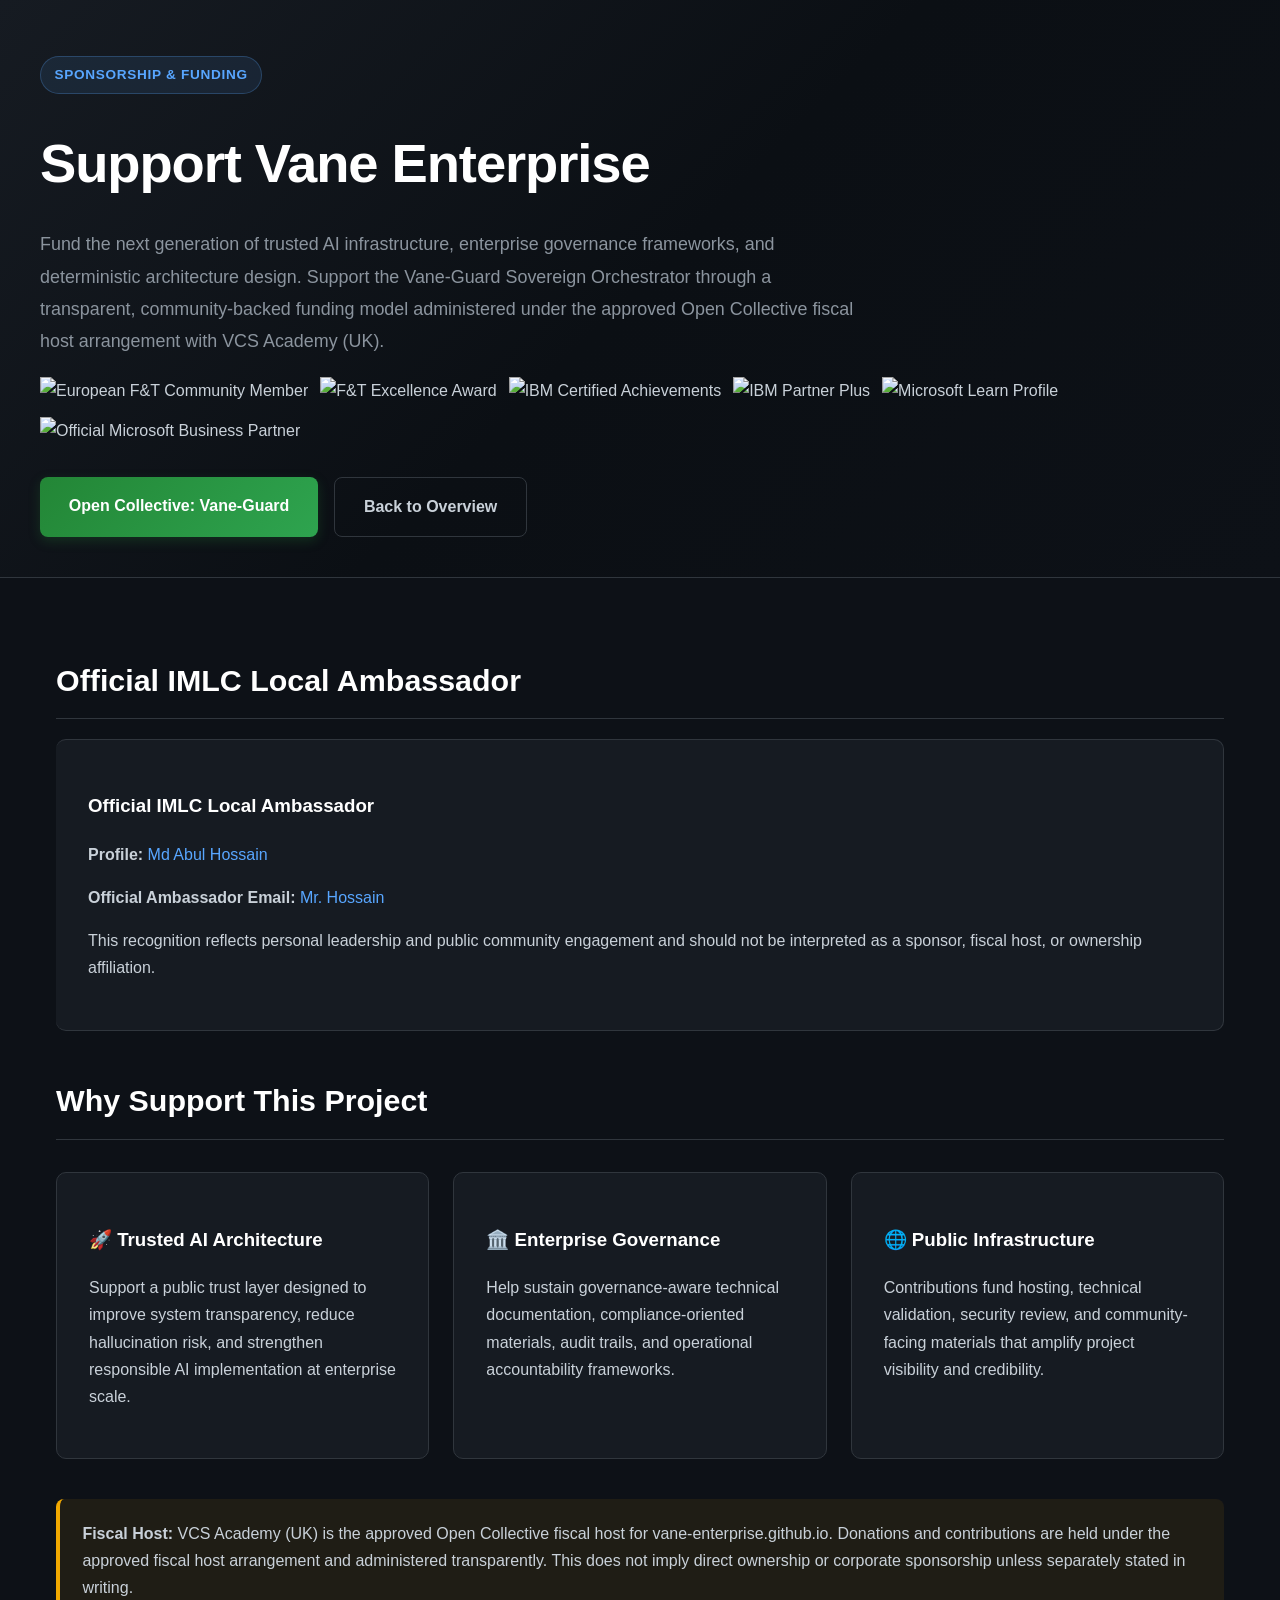
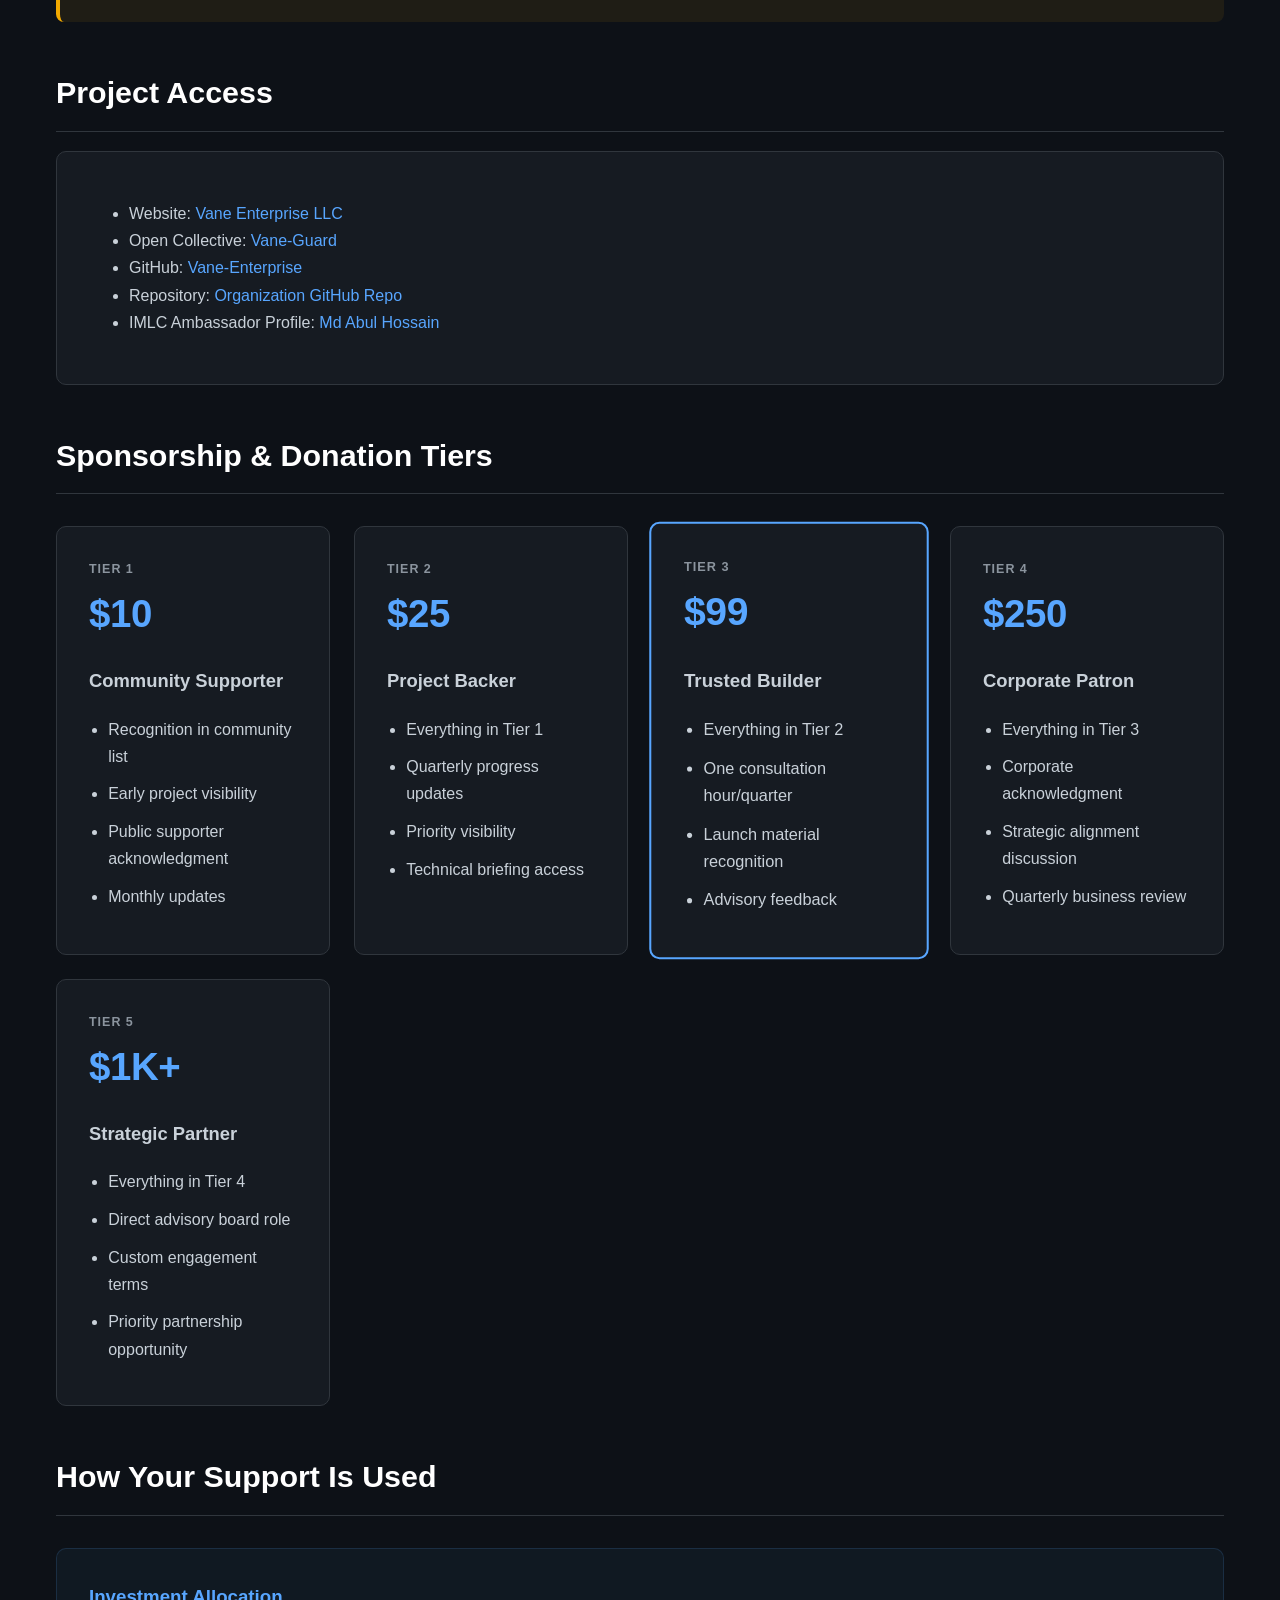
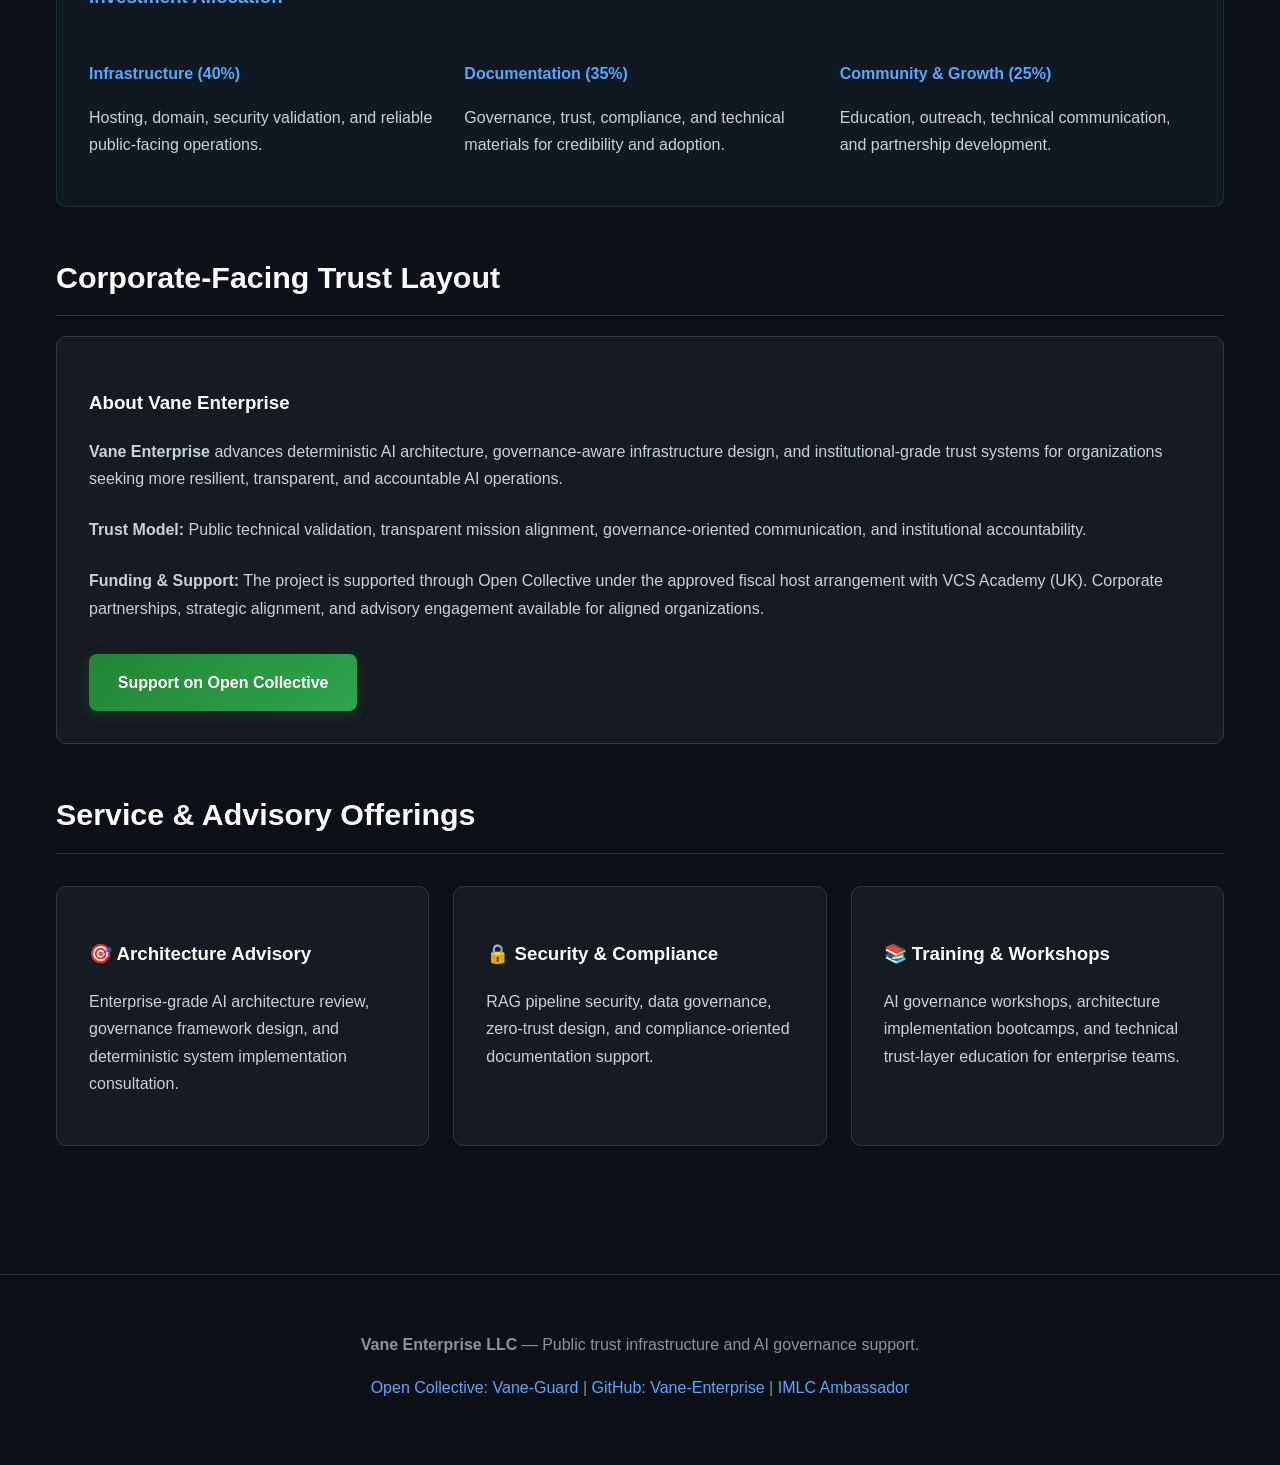
==== commit 6e419241: "Correct the public-facing messaging to ensure the IMLC ambassador designation is treated as a person" ====
--- a/support.html
+++ b/support.html
@@ -175,6 +175,16 @@
             padding: 2rem;
             margin-top: 2rem;
         }
+        .badges {
+            margin: 1.25rem 0 2rem;
+            display: flex;
+            flex-wrap: wrap;
+            gap: 0.75rem;
+        }
+        .badge-img {
+            height: 28px;
+            display: inline-block;
+        }
         footer {
             margin-top: 4rem;
             padding: 2.5rem 1rem 3rem;
@@ -194,6 +204,14 @@
             <span class="badge">Sponsorship & Funding</span>
             <h1>Support Vane Enterprise</h1>
             <p class="lead">Fund the next generation of trusted AI infrastructure, enterprise governance frameworks, and deterministic architecture design. Support the Vane-Guard Sovereign Orchestrator through a transparent, community-backed funding model administered under the approved Open Collective fiscal host arrangement with VCS Academy (UK).</p>
+            <div class="badges">
+                <img class="badge-img" src="https://img.shields.io/badge/European_F%26T-Community_Member-1B4F72?style=flat-square&logo=europeanunion&logoColor=white" alt="European F&T Community Member" />
+                <img class="badge-img" src="https://img.shields.io/badge/F%26T-Excellence_Award-2E86AB?style=flat-square" alt="F&T Excellence Award" />
+                <img class="badge-img" src="https://img.shields.io/badge/IBM-Certified_Achievements-054ADA?style=flat-square&logo=ibm&logoColor=white" alt="IBM Certified Achievements" />
+                <img class="badge-img" src="https://img.shields.io/badge/IBM-Partner_Plus-0F62FE?style=flat-square&logo=ibm&logoColor=white" alt="IBM Partner Plus" />
+                <img class="badge-img" src="https://img.shields.io/badge/Microsoft_Learn-224_Badges_%7C_45_Trophies_%7C_Level_13-0078D4?style=flat-square&logo=microsoft&logoColor=white" alt="Microsoft Learn Profile" />
+                <img class="badge-img" src="https://img.shields.io/badge/Official-Microsoft_Business_Partner-00BCF2?style=flat-square&logo=microsoft&logoColor=white" alt="Official Microsoft Business Partner" />
+            </div>
             <div class="btn-row">
                 <a class="btn primary" href="https://opencollective.com/vane-guard" target="_blank" rel="noopener">Open Collective: Vane-Guard</a>
                 <a class="btn secondary" href="./index.html">Back to Overview</a>
@@ -205,9 +223,9 @@
         <h2>Official IMLC Local Ambassador</h2>
         <div class="card" style="border-left: 4px solid var(--accent-color);">
             <h3>Official IMLC Local Ambassador</h3>
-            <p><strong>Profile:</strong> <a href="https://imlco.org/en/mhossain" target="_blank" rel="noopener">https://imlco.org/en/mhossain</a></p>
-            <p><strong>Official Ambassador Email:</strong> <a href="mailto:mhossain@amb.imlco.org">mhossain@amb.imlco.org</a></p>
-            <p>This designation reflects the official ambassador selection and public recognition of the Vane Enterprise initiative within the IMLC community.</p>
+            <p><strong>Profile:</strong> <a href="https://imlco.org/en/mhossain" target="_blank" rel="noopener">Md Abul Hossain</a></p>
+            <p><strong>Official Ambassador Email:</strong> <a href="mailto:mhossain@amb.imlco.org">Mr. Hossain</a></p>
+            <p>This recognition reflects personal leadership and public community engagement and should not be interpreted as a sponsor, fiscal host, or ownership affiliation.</p>
         </div>
 
         <h2>Why Support This Project</h2>
@@ -228,6 +246,17 @@
 
         <div class="notice">
             <strong>Fiscal Host:</strong> VCS Academy (UK) is the approved Open Collective fiscal host for vane-enterprise.github.io. Donations and contributions are held under the approved fiscal host arrangement and administered transparently. This does not imply direct ownership or corporate sponsorship unless separately stated in writing.
+        </div>
+
+        <h2>Project Access</h2>
+        <div class="card">
+            <ul>
+                <li>Website: <a href="https://vane-enterprise.github.io">Vane Enterprise LLC</a></li>
+                <li>Open Collective: <a href="https://opencollective.com/vane-guard">Vane-Guard</a></li>
+                <li>GitHub: <a href="https://github.com/Vane-Enterprise">Vane-Enterprise</a></li>
+                <li>Repository: <a href="https://github.com/Vane-Enterprise/vane-enterprise.github.io">Organization GitHub Repo</a></li>
+                <li>IMLC Ambassador Profile: <a href="https://imlco.org/en/mhossain">Md Abul Hossain</a></li>
+            </ul>
         </div>
 
         <h2>Sponsorship & Donation Tiers</h2>
@@ -352,7 +381,7 @@
 
     <footer>
         <p><strong>Vane Enterprise LLC</strong> — Public trust infrastructure and AI governance support.</p>
-        <p><a href="https://opencollective.com/vane-guard" target="_blank" rel="noopener">Open Collective: vane-guard</a> | <a href="https://github.com/Vane-Enterprise" target="_blank" rel="noopener">GitHub: Vane-Enterprise</a> | <a href="https://imlco.org/en/mhossain" target="_blank" rel="noopener">IMLC Ambassador</a></p>
+        <p><a href="https://opencollective.com/vane-guard" target="_blank" rel="noopener">Open Collective: Vane-Guard</a> | <a href="https://github.com/Vane-Enterprise" target="_blank" rel="noopener">GitHub: Vane-Enterprise</a> | <a href="https://imlco.org/en/mhossain" target="_blank" rel="noopener">IMLC Ambassador</a></p>
     </footer>
 </body>
 </html>
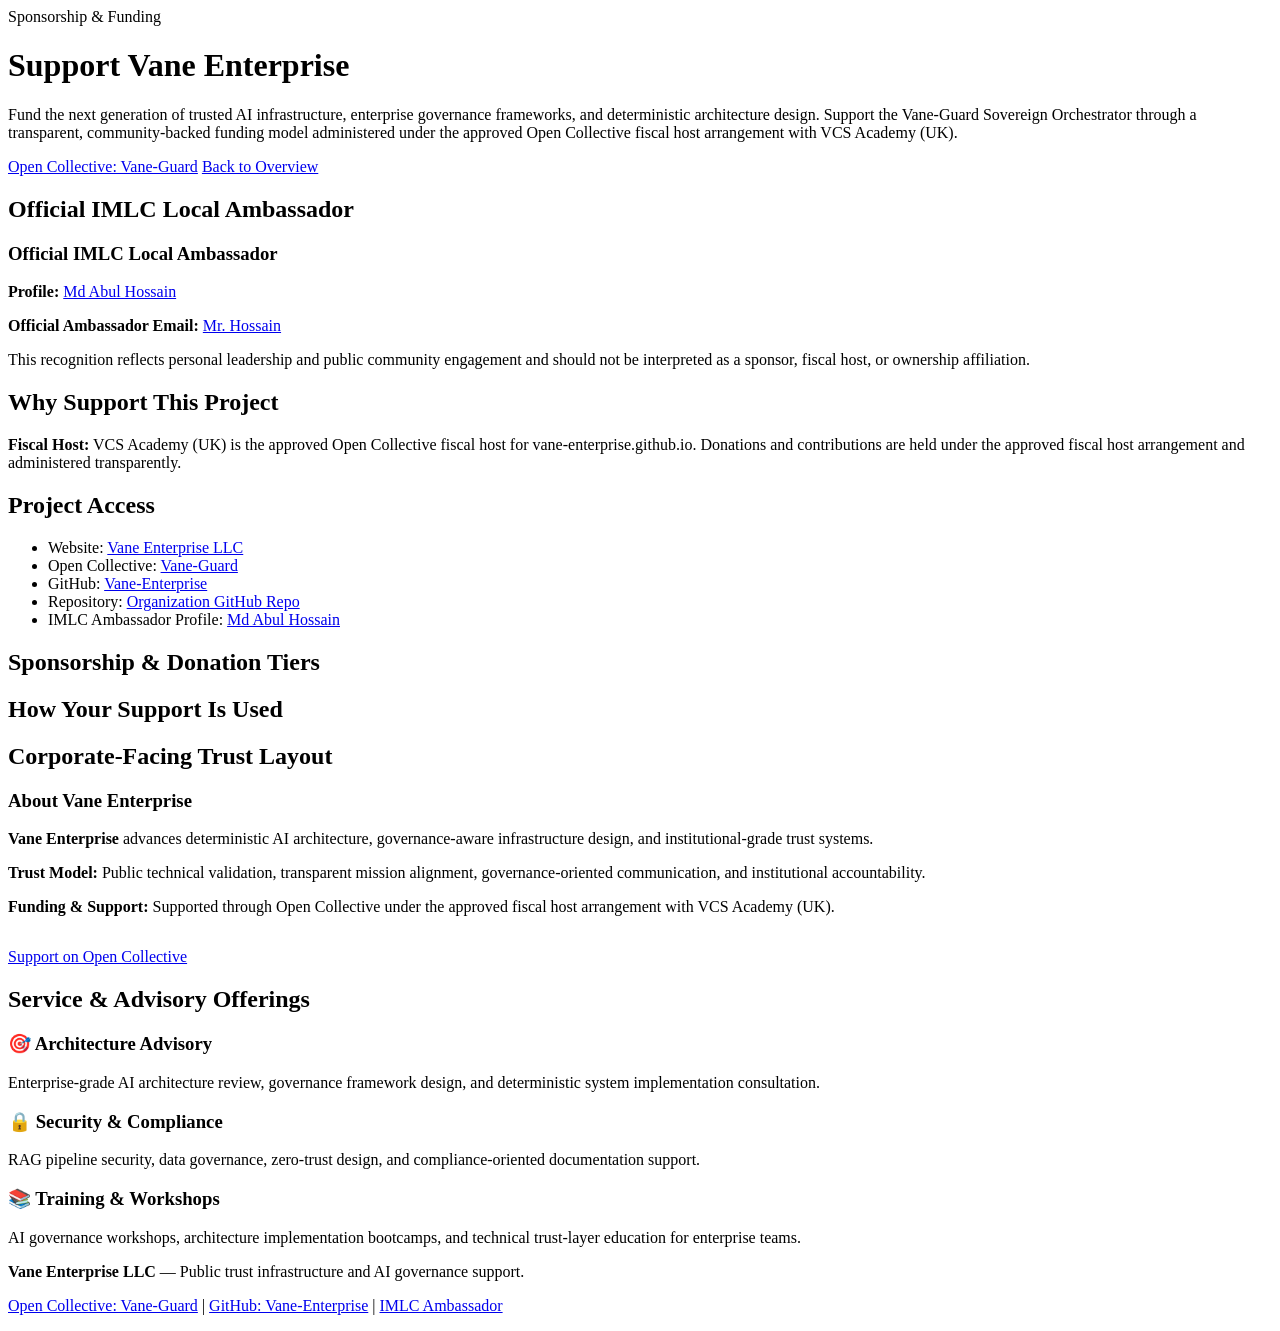
==== commit 00cdd069: "Refactor support.html to include external CSS Added external CSS link and reorganized header section" ====
--- a/support.html
+++ b/support.html
@@ -1,387 +1,101 @@
 <!DOCTYPE html>
 <html lang="en">
 <head>
-    <meta charset="UTF-8">
-    <meta name="viewport" content="width=device-width, initial-scale=1.0">
-    <title>Support Vane Enterprise | Sponsorship & Funding</title>
-    <style>
-        :root {
-            --bg: #0d1117;
-            --card: #161b22;
-            --border: #30363d;
-            --text: #c9d1d9;
-            --muted: #8b949e;
-            --accent: #58a6ff;
-            --success: #238636;
-            --warning: #f2a900;
-            --dark: #0b0f14;
-        }
-        * { box-sizing: border-box; }
-        body {
-            margin: 0;
-            font-family: -apple-system, BlinkMacSystemFont, "Segoe UI", Helvetica, Arial, sans-serif;
-            background: var(--bg);
-            color: var(--text);
-            line-height: 1.7;
-        }
-        a { color: var(--accent); text-decoration: none; }
-        .container {
-            max-width: 1200px;
-            margin: 0 auto;
-            padding: 2rem 1rem 4rem;
-        }
-        header {
-            border-bottom: 1px solid var(--border);
-            background: linear-gradient(135deg, #161b22 0%, #0b0f14 50%, #0d1117 100%);
-            padding: 3.5rem 1rem 2.5rem;
-        }
-        .header-inner {
-            max-width: 1200px;
-            margin: 0 auto;
-        }
-        .badge {
-            display: inline-block;
-            padding: 0.4rem 0.85rem;
-            border-radius: 999px;
-            border: 1px solid rgba(88,166,255,0.25);
-            background: rgba(88,166,255,0.1);
-            color: var(--accent);
-            font-size: 0.85rem;
-            font-weight: 700;
-            text-transform: uppercase;
-            letter-spacing: 0.05em;
-            margin-bottom: 1rem;
-        }
-        h1, h2, h3 {
-            color: #fff;
-        }
-        h1 {
-            font-size: clamp(2.5rem, 5vw, 3.4rem);
-            margin: 0.5rem 0 1rem;
-            font-weight: 800;
-            letter-spacing: -0.02em;
-        }
-        h2 {
-            margin-top: 2.8rem;
-            margin-bottom: 1.2rem;
-            padding-bottom: 0.75rem;
-            border-bottom: 1px solid var(--border);
-            font-size: 1.9rem;
-        }
-        .lead {
-            color: var(--muted);
-            max-width: 820px;
-            font-size: 1.12rem;
-            line-height: 1.8;
-        }
-        .btn-row {
-            display: flex;
-            flex-wrap: wrap;
-            gap: 1rem;
-            margin-top: 1.8rem;
-        }
-        .btn {
-            display: inline-block;
-            padding: 0.95rem 1.8rem;
-            border-radius: 8px;
-            background: var(--success);
-            color: white;
-            font-weight: 700;
-            transition: all 0.3s ease;
-            border: none;
-            cursor: pointer;
-            text-decoration: none;
-        }
-        .btn.primary {
-            background: linear-gradient(135deg, var(--success) 0%, #2ea44f 100%);
-            box-shadow: 0 4px 12px rgba(35, 134, 54, 0.25);
-        }
-        .btn.primary:hover {
-            transform: translateY(-2px);
-            box-shadow: 0 6px 20px rgba(35, 134, 54, 0.4);
-        }
-        .btn.secondary {
-            background: transparent;
-            border: 1.5px solid var(--border);
-            color: var(--text);
-        }
-        .btn.secondary:hover {
-            background: rgba(88,166,255,0.1);
-            border-color: var(--accent);
-        }
-        .grid {
-            display: grid;
-            grid-template-columns: repeat(auto-fit, minmax(260px, 1fr));
-            gap: 1.5rem;
-            margin-top: 2rem;
-        }
-        .card {
-            background: var(--card);
-            border: 1px solid var(--border);
-            border-radius: 10px;
-            padding: 2rem;
-            transition: all 0.3s ease;
-        }
-        .card:hover {
-            border-color: var(--accent);
-            box-shadow: 0 8px 24px rgba(88,166,255,0.1);
-        }
-        .tier {
-            display: flex;
-            flex-direction: column;
-            gap: 1.2rem;
-            min-height: 100%;
-        }
-        .tier.featured {
-            border: 2px solid var(--accent);
-            transform: scale(1.02);
-        }
-        .tier .amount {
-            font-size: 2.4rem;
-            font-weight: 800;
-            color: var(--accent);
-            letter-spacing: -0.01em;
-        }
-        .tier .label {
-            color: var(--muted);
-            text-transform: uppercase;
-            letter-spacing: 0.08em;
-            font-size: 0.78rem;
-            font-weight: 600;
-        }
-        .tier-title {
-            font-size: 1.15rem;
-            font-weight: 700;
-        }
-        .list {
-            padding-left: 1.2rem;
-            margin: 0;
-        }
-        .list li {
-            margin-bottom: 0.65rem;
-            color: var(--text);
-        }
-        .notice {
-            background: rgba(242,169,0,0.08);
-            border-left: 4px solid var(--warning);
-            padding: 1.3rem 1.4rem;
-            border-radius: 8px;
-            margin-top: 2.5rem;
-        }
-        .value-section {
-            background: rgba(88,166,255,0.05);
-            border: 1px solid rgba(88,166,255,0.15);
-            border-radius: 10px;
-            padding: 2rem;
-            margin-top: 2rem;
-        }
-        .badges {
-            margin: 1.25rem 0 2rem;
-            display: flex;
-            flex-wrap: wrap;
-            gap: 0.75rem;
-        }
-        .badge-img {
-            height: 28px;
-            display: inline-block;
-        }
-        footer {
-            margin-top: 4rem;
-            padding: 2.5rem 1rem 3rem;
-            text-align: center;
-            color: var(--muted);
-            border-top: 1px solid var(--border);
-        }
-        .highlight {
-            color: var(--accent);
-            font-weight: 700;
-        }
-    </style>
+  <meta charset="UTF-8">
+  <meta name="viewport" content="width=device-width, initial-scale=1.0">
+  <title>Support Vane Enterprise | Sponsorship & Funding</title>
+
+  <!-- External CSS -->
+  <link rel="stylesheet" href="support.css">
 </head>
 <body>
-    <header>
-        <div class="header-inner">
-            <span class="badge">Sponsorship & Funding</span>
-            <h1>Support Vane Enterprise</h1>
-            <p class="lead">Fund the next generation of trusted AI infrastructure, enterprise governance frameworks, and deterministic architecture design. Support the Vane-Guard Sovereign Orchestrator through a transparent, community-backed funding model administered under the approved Open Collective fiscal host arrangement with VCS Academy (UK).</p>
-            <div class="badges">
-                <img class="badge-img" src="https://img.shields.io/badge/European_F%26T-Community_Member-1B4F72?style=flat-square&logo=europeanunion&logoColor=white" alt="European F&T Community Member" />
-                <img class="badge-img" src="https://img.shields.io/badge/F%26T-Excellence_Award-2E86AB?style=flat-square" alt="F&T Excellence Award" />
-                <img class="badge-img" src="https://img.shields.io/badge/IBM-Certified_Achievements-054ADA?style=flat-square&logo=ibm&logoColor=white" alt="IBM Certified Achievements" />
-                <img class="badge-img" src="https://img.shields.io/badge/IBM-Partner_Plus-0F62FE?style=flat-square&logo=ibm&logoColor=white" alt="IBM Partner Plus" />
-                <img class="badge-img" src="https://img.shields.io/badge/Microsoft_Learn-224_Badges_%7C_45_Trophies_%7C_Level_13-0078D4?style=flat-square&logo=microsoft&logoColor=white" alt="Microsoft Learn Profile" />
-                <img class="badge-img" src="https://img.shields.io/badge/Official-Microsoft_Business_Partner-00BCF2?style=flat-square&logo=microsoft&logoColor=white" alt="Official Microsoft Business Partner" />
-            </div>
-            <div class="btn-row">
-                <a class="btn primary" href="https://opencollective.com/vane-guard" target="_blank" rel="noopener">Open Collective: Vane-Guard</a>
-                <a class="btn secondary" href="./index.html">Back to Overview</a>
-            </div>
-        </div>
-    </header>
 
-    <div class="container">
-        <h2>Official IMLC Local Ambassador</h2>
-        <div class="card" style="border-left: 4px solid var(--accent-color);">
-            <h3>Official IMLC Local Ambassador</h3>
-            <p><strong>Profile:</strong> <a href="https://imlco.org/en/mhossain" target="_blank" rel="noopener">Md Abul Hossain</a></p>
-            <p><strong>Official Ambassador Email:</strong> <a href="mailto:mhossain@amb.imlco.org">Mr. Hossain</a></p>
-            <p>This recognition reflects personal leadership and public community engagement and should not be interpreted as a sponsor, fiscal host, or ownership affiliation.</p>
-        </div>
+<header>
+  <div class="header-inner">
+    <span class="badge">Sponsorship & Funding</span>
+    <h1>Support Vane Enterprise</h1>
+    <p class="lead">Fund the next generation of trusted AI infrastructure, enterprise governance frameworks, and deterministic architecture design. Support the Vane-Guard Sovereign Orchestrator through a transparent, community-backed funding model administered under the approved Open Collective fiscal host arrangement with VCS Academy (UK).</p>
+    <div class="badges">
+      <!-- Badge images -->
+    </div>
+    <div class="btn-row">
+      <a class="btn primary" href="https://opencollective.com/vane-guard" target="_blank" rel="noopener">Open Collective: Vane-Guard</a>
+      <a class="btn secondary" href="./index.html">Back to Overview</a>
+    </div>
+  </div>
+</header>
 
-        <h2>Why Support This Project</h2>
-        <div class="grid">
-            <div class="card">
-                <h3>🚀 Trusted AI Architecture</h3>
-                <p>Support a public trust layer designed to improve system transparency, reduce hallucination risk, and strengthen responsible AI implementation at enterprise scale.</p>
-            </div>
-            <div class="card">
-                <h3>🏛️ Enterprise Governance</h3>
-                <p>Help sustain governance-aware technical documentation, compliance-oriented materials, audit trails, and operational accountability frameworks.</p>
-            </div>
-            <div class="card">
-                <h3>🌐 Public Infrastructure</h3>
-                <p>Contributions fund hosting, technical validation, security review, and community-facing materials that amplify project visibility and credibility.</p>
-            </div>
-        </div>
+<div class="container">
+  <!-- Ambassador Section -->
+  <h2>Official IMLC Local Ambassador</h2>
+  <div class="card" style="border-left: 4px solid var(--accent-color);">
+    <h3>Official IMLC Local Ambassador</h3>
+    <p><strong>Profile:</strong> <a href="https://imlco.org/en/mhossain" target="_blank" rel="noopener">Md Abul Hossain</a></p>
+    <p><strong>Official Ambassador Email:</strong> <a href="mailto:mhossain@amb.imlco.org">Mr. Hossain</a></p>
+    <p>This recognition reflects personal leadership and public community engagement and should not be interpreted as a sponsor, fiscal host, or ownership affiliation.</p>
+  </div>
 
-        <div class="notice">
-            <strong>Fiscal Host:</strong> VCS Academy (UK) is the approved Open Collective fiscal host for vane-enterprise.github.io. Donations and contributions are held under the approved fiscal host arrangement and administered transparently. This does not imply direct ownership or corporate sponsorship unless separately stated in writing.
-        </div>
+  <!-- Why Support Section -->
+  <h2>Why Support This Project</h2>
+  <div class="grid">
+    <!-- Cards for Trusted AI, Governance, Infrastructure -->
+  </div>
 
-        <h2>Project Access</h2>
-        <div class="card">
-            <ul>
-                <li>Website: <a href="https://vane-enterprise.github.io">Vane Enterprise LLC</a></li>
-                <li>Open Collective: <a href="https://opencollective.com/vane-guard">Vane-Guard</a></li>
-                <li>GitHub: <a href="https://github.com/Vane-Enterprise">Vane-Enterprise</a></li>
-                <li>Repository: <a href="https://github.com/Vane-Enterprise/vane-enterprise.github.io">Organization GitHub Repo</a></li>
-                <li>IMLC Ambassador Profile: <a href="https://imlco.org/en/mhossain">Md Abul Hossain</a></li>
-            </ul>
-        </div>
+  <div class="notice">
+    <strong>Fiscal Host:</strong> VCS Academy (UK) is the approved Open Collective fiscal host for vane-enterprise.github.io. Donations and contributions are held under the approved fiscal host arrangement and administered transparently.
+  </div>
 
-        <h2>Sponsorship & Donation Tiers</h2>
-        <div class="grid">
-            <div class="card tier">
-                <div>
-                    <div class="label">Tier 1</div>
-                    <div class="amount">$10</div>
-                </div>
-                <div class="tier-title">Community Supporter</div>
-                <ul class="list">
-                    <li>Recognition in community list</li>
-                    <li>Early project visibility</li>
-                    <li>Public supporter acknowledgment</li>
-                    <li>Monthly updates</li>
-                </ul>
-            </div>
+  <!-- Project Access -->
+  <h2>Project Access</h2>
+  <div class="card">
+    <ul>
+      <li>Website: <a href="https://vane-enterprise.github.io">Vane Enterprise LLC</a></li>
+      <li>Open Collective: <a href="https://opencollective.com/vane-guard">Vane-Guard</a></li>
+      <li>GitHub: <a href="https://github.com/Vane-Enterprise">Vane-Enterprise</a></li>
+      <li>Repository: <a href="https://github.com/Vane-Enterprise/vane-enterprise.github.io">Organization GitHub Repo</a></li>
+      <li>IMLC Ambassador Profile: <a href="https://imlco.org/en/mhossain">Md Abul Hossain</a></li>
+    </ul>
+  </div>
 
-            <div class="card tier">
-                <div>
-                    <div class="label">Tier 2</div>
-                    <div class="amount">$25</div>
-                </div>
-                <div class="tier-title">Project Backer</div>
-                <ul class="list">
-                    <li>Everything in Tier 1</li>
-                    <li>Quarterly progress updates</li>
-                    <li>Priority visibility</li>
-                    <li>Technical briefing access</li>
-                </ul>
-            </div>
+  <!-- Sponsorship Tiers -->
+  <h2>Sponsorship & Donation Tiers</h2>
+  <div class="grid">
+    <!-- Tier cards (1–5) -->
+  </div>
 
-            <div class="card tier featured">
-                <div>
-                    <div class="label">Tier 3</div>
-                    <div class="amount">$99</div>
-                </div>
-                <div class="tier-title">Trusted Builder</div>
-                <ul class="list">
-                    <li>Everything in Tier 2</li>
-                    <li>One consultation hour/quarter</li>
-                    <li>Launch material recognition</li>
-                    <li>Advisory feedback</li>
-                </ul>
-            </div>
+  <!-- Investment Allocation -->
+  <h2>How Your Support Is Used</h2>
+  <div class="value-section">
+    <!-- Allocation grid -->
+  </div>
 
-            <div class="card tier">
-                <div>
-                    <div class="label">Tier 4</div>
-                    <div class="amount">$250</div>
-                </div>
-                <div class="tier-title">Corporate Patron</div>
-                <ul class="list">
-                    <li>Everything in Tier 3</li>
-                    <li>Corporate acknowledgment</li>
-                    <li>Strategic alignment discussion</li>
-                    <li>Quarterly business review</li>
-                </ul>
-            </div>
+  <!-- Corporate Section -->
+  <h2>Corporate-Facing Trust Layout</h2>
+  <div class="card">
+    <h3>About Vane Enterprise</h3>
+    <p><strong>Vane Enterprise</strong> advances deterministic AI architecture, governance-aware infrastructure design, and institutional-grade trust systems.</p>
+    <p><strong>Trust Model:</strong> Public technical validation, transparent mission alignment, governance-oriented communication, and institutional accountability.</p>
+    <p><strong>Funding & Support:</strong> Supported through Open Collective under the approved fiscal host arrangement with VCS Academy (UK).</p>
+    <div style="margin-top: 2rem;">
+      <a class="btn primary" href="https://opencollective.com/vane-guard" target="_blank" rel="noopener">Support on Open Collective</a>
+    </div>
+  </div>
 
-            <div class="card tier">
-                <div>
-                    <div class="label">Tier 5</div>
-                    <div class="amount">$1K+</div>
-                </div>
-                <div class="tier-title">Strategic Partner</div>
-                <ul class="list">
-                    <li>Everything in Tier 4</li>
-                    <li>Direct advisory board role</li>
-                    <li>Custom engagement terms</li>
-                    <li>Priority partnership opportunity</li>
-                </ul>
-            </div>
-        </div>
+  <!-- Service & Advisory Offerings -->
+  <h2>Service & Advisory Offerings</h2>
+  <div class="grid">
+    <div class="card"><h3>🎯 Architecture Advisory</h3><p>Enterprise-grade AI architecture review, governance framework design, and deterministic system implementation consultation.</p></div>
+    <div class="card"><h3>🔒 Security & Compliance</h3><p>RAG pipeline security, data governance, zero-trust design, and compliance-oriented documentation support.</p></div>
+    <div class="card"><h3>📚 Training & Workshops</h3><p>AI governance workshops, architecture implementation bootcamps, and technical trust-layer education for enterprise teams.</p></div>
+  </div>
+</div>
 
-        <h2>How Your Support Is Used</h2>
-        <div class="value-section">
-            <h3 style="margin-top: 0; color: var(--accent);">Investment Allocation</h3>
-            <div class="grid">
-                <div>
-                    <p><span class="highlight">Infrastructure (40%)</span></p>
-                    <p>Hosting, domain, security validation, and reliable public-facing operations.</p>
-                </div>
-                <div>
-                    <p><span class="highlight">Documentation (35%)</span></p>
-                    <p>Governance, trust, compliance, and technical materials for credibility and adoption.</p>
-                </div>
-                <div>
-                    <p><span class="highlight">Community & Growth (25%)</span></p>
-                    <p>Education, outreach, technical communication, and partnership development.</p>
-                </div>
-            </div>
-        </div>
+<footer>
+  <p><strong>Vane Enterprise LLC</strong> — Public trust infrastructure and AI governance support.</p>
+  <p><a href="https://opencollective.com/vane-guard" target="_blank" rel="noopener">Open Collective: Vane-Guard</a> | 
+     <a href="https://github.com/Vane-Enterprise" target="_blank" rel="noopener">GitHub: Vane-Enterprise</a> | 
+     <a href="https://imlco.org/en/mhossain" target="_blank" rel="noopener">IMLC Ambassador</a></p>
+</footer>
 
-        <h2>Corporate-Facing Trust Layout</h2>
-        <div class="card">
-            <h3>About Vane Enterprise</h3>
-            <p><strong>Vane Enterprise</strong> advances deterministic AI architecture, governance-aware infrastructure design, and institutional-grade trust systems for organizations seeking more resilient, transparent, and accountable AI operations.</p>
-            <p style="margin-top: 1.5rem; margin-bottom: 1.5rem;"><strong>Trust Model:</strong> Public technical validation, transparent mission alignment, governance-oriented communication, and institutional accountability.</p>
-            <p><strong>Funding & Support:</strong> The project is supported through Open Collective under the approved fiscal host arrangement with VCS Academy (UK). Corporate partnerships, strategic alignment, and advisory engagement available for aligned organizations.</p>
-            <div style="margin-top: 2rem;">
-                <a class="btn primary" href="https://opencollective.com/vane-guard" target="_blank" rel="noopener">Support on Open Collective</a>
-            </div>
-        </div>
-
-        <h2>Service & Advisory Offerings</h2>
-        <div class="grid">
-            <div class="card">
-                <h3>🎯 Architecture Advisory</h3>
-                <p>Enterprise-grade AI architecture review, governance framework design, and deterministic system implementation consultation.</p>
-            </div>
-            <div class="card">
-                <h3>🔒 Security & Compliance</h3>
-                <p>RAG pipeline security, data governance, zero-trust design, and compliance-oriented documentation support.</p>
-            </div>
-            <div class="card">
-                <h3>📚 Training & Workshops</h3>
-                <p>AI governance workshops, architecture implementation bootcamps, and technical trust-layer education for enterprise teams.</p>
-            </div>
-        </div>
-    </div>
-
-    <footer>
-        <p><strong>Vane Enterprise LLC</strong> — Public trust infrastructure and AI governance support.</p>
-        <p><a href="https://opencollective.com/vane-guard" target="_blank" rel="noopener">Open Collective: Vane-Guard</a> | <a href="https://github.com/Vane-Enterprise" target="_blank" rel="noopener">GitHub: Vane-Enterprise</a> | <a href="https://imlco.org/en/mhossain" target="_blank" rel="noopener">IMLC Ambassador</a></p>
-    </footer>
 </body>
-</html>
+          </html>
--- a/support.css
+++ b/support.css
@@ -0,0 +1,4 @@
+.tier { display: flex; flex-direction: column; gap: 1rem; }
+.tier.featured { border: 2px solid var(--accent); transform: scale(1.02); }
+.tier .amount { font-size: 2rem; font-weight: 800; color: var(--accent); }
+.tier .label { color: var(--muted); text-transform: uppercase; font-size: 0.8rem; }
